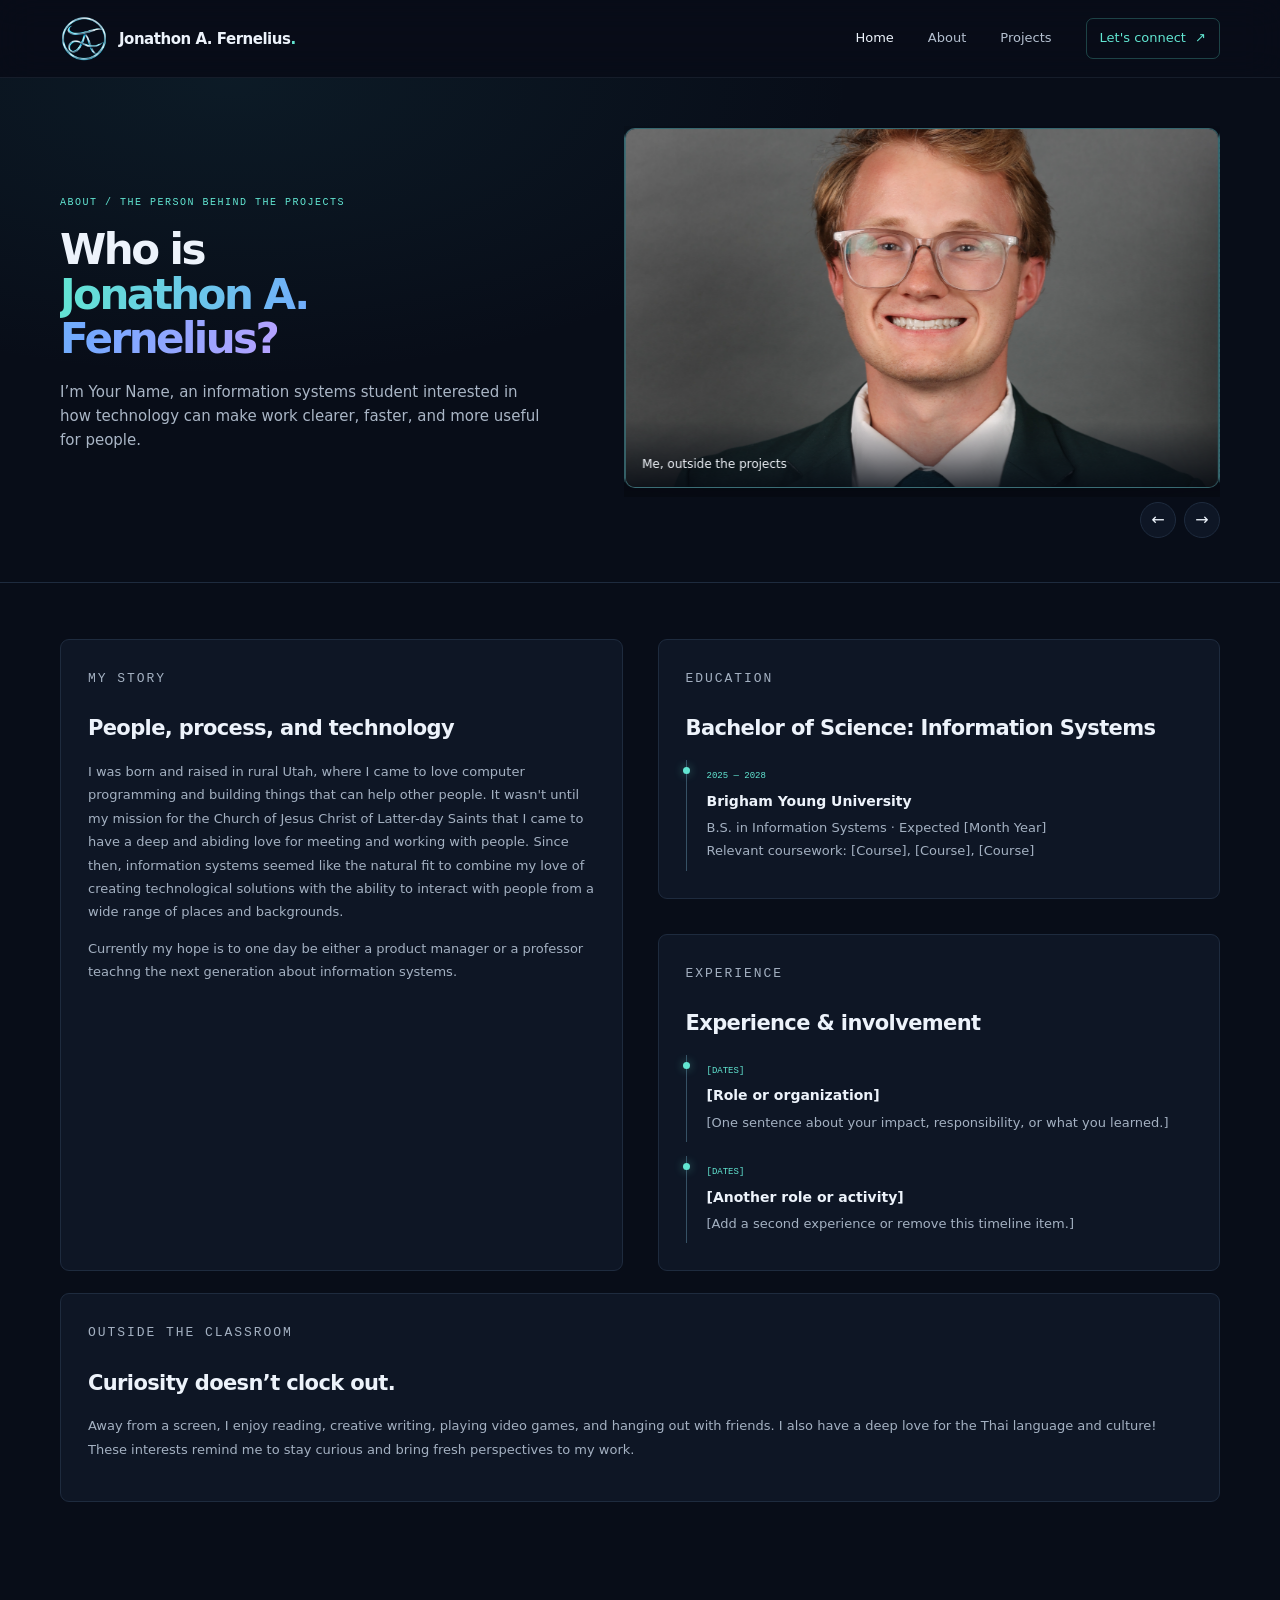
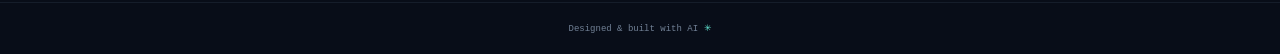
==== pages/about.html @ 8b23c420 "Initial upload of website files" ====
<!doctype html>
<html lang="en">
<head>
  <meta charset="utf-8"><meta name="viewport" content="width=device-width, initial-scale=1"><meta name="theme-color" content="#080d18">
  <meta name="description" content="Learn about Your Name, an information systems student. — EDIT"><title>About | Your Name</title>
  <link rel="stylesheet" href="../styles/style.css"><script src="../scripts/main.js" defer></script>
</head>
<body><a class="skip-link" href="#main">Skip to content</a>
<!-- Header -->
<header class="site-header">
    <div class="container nav-wrap">
        <!-- Logo and name -->
        <a class="brand" href="../index.html" aria-label="Jonathon A. Fernelius home"><span class="brand-mark"><img src="../images/jaf-logo.png" alt="jaf"></span><span class="brand-name">Jonathon A. Fernelius<span class="brand-dot">.</span></span></a>
        <!-- Navigation bar -->
        <button class="menu-toggle" type="button" aria-expanded="false" aria-controls="primary-nav"><span></span><span></span><span class="sr-only">Toggle navigation</span></button>
        <nav id="primary-nav" class="primary-nav" aria-label="Main navigation">
        <a class="active" href="../index.html">Home</a><a href="about.html">About</a><a href="projects.html">Projects</a>
        <a class="nav-contact" href="../index.html#contact">Let's connect <span aria-hidden="true">↗</span></a>
        </nav>
    </div>
</header>

<main id="main">
<section class="about-page-hero">
  <div class="container about-hero-layout">
    <div class="about-hero-copy">
      <p class="eyebrow">ABOUT / THE PERSON BEHIND THE PROJECTS</p>
      <h1>Who is <br><span class="gradient-text">Jonathon A. <br>Fernelius?</span></h1>
      <p><!-- EDIT: Write a short, specific introduction about your interests and what kind of role you want. -->I’m Your Name, an information systems student interested in how technology can make work clearer, faster, and more useful for people.</p>
    </div>
    <!-- ABOUT PHOTO CAROUSEL: Replace the photo slots with your own images.
         Put image files in ../images/ and update the src and alt text. -->
    <div class="about-photo-carousel" data-photo-carousel aria-label="Photos of Jonathon">
      <div class="about-photo-track" data-photo-track tabindex="0" aria-label="Photo carousel">
        <div class="about-photo-rail" data-photo-rail>
          <figure class="about-photo-slide">
            <img src="../images/professional-picture.jpg" alt="Portrait of Jonathon A. Fernelius">
            <figcaption>Me, outside the projects</figcaption>
          </figure>
          <!-- PHOTO SLOT: Duplicate this figure for each photo you add. -->
          <figure class="about-photo-slide photo-slot">
            <div class="photo-slot-placeholder"><span class="photo-slot-icon" aria-hidden="true">＋</span><span>Add another photo</span></div>
          </figure>
          <!-- PHOTO SLOT: Duplicate this figure for each photo you add. -->
          <figure class="about-photo-slide photo-slot">
            <div class="photo-slot-placeholder"><span class="photo-slot-icon" aria-hidden="true">＋</span><span>Add another photo</span></div>
          </figure>
        </div>
      </div>
      <div class="about-photo-controls">
        <button class="photo-arrow" type="button" data-photo-prev aria-label="Previous photo">←</button>
        <button class="photo-arrow" type="button" data-photo-next aria-label="Next photo">→</button>
      </div>
    </div>
  </div>
</section>
<section class="page-content container"><div class="about-grid">
<article class="content-card about-story"><p class="eyebrow">MY STORY</p><h2>People, process, and technology</h2><p>I was born and raised in rural Utah, where I came to love computer programming and building things that can help other people. It wasn't until my mission for the Church of Jesus Christ of Latter-day Saints that I came to have a deep and abiding love for meeting and working with people. Since then, information systems seemed like the natural fit to combine my love of creating technological solutions with the ability to interact with people from a wide range of places and backgrounds.</p><p>Currently my hope is to one day be either a product manager or a professor teachng the next generation about information systems.</p></article>
<article class="content-card about-education"><p class="eyebrow">EDUCATION</p><h2>Bachelor of Science: Information Systems</h2><div class="timeline"><div class="timeline-item"><span>2025 — 2028</span><h3>Brigham Young University</h3><p><!-- EDIT: Degree, expected graduation, relevant focus, honors. -->B.S. in Information Systems · Expected [Month Year]<br>Relevant coursework: [Course], [Course], [Course]</p></div></div></article>
<article class="content-card about-experience"><p class="eyebrow">EXPERIENCE</p><h2>Experience &amp; involvement</h2><div class="timeline"><div class="timeline-item"><span>[DATES]</span><h3>[Role or organization]</h3><p><!-- EDIT: Add a job, internship, campus organization, or meaningful volunteer experience. -->[One sentence about your impact, responsibility, or what you learned.]</p></div><div class="timeline-item"><span>[DATES]</span><h3>[Another role or activity]</h3><p>[Add a second experience or remove this timeline item.]</p></div></div></article></div>
<div style="margin-top:22px" class="content-card"><p class="eyebrow">OUTSIDE THE CLASSROOM</p><h2>Curiosity doesn’t clock out.</h2><p>Away from a screen, I enjoy reading, creative writing, playing video games, and hanging out with friends. I also have a deep love for the Thai language and culture! These interests remind me to stay curious and bring fresh perspectives to my work.</p></div>
</section></main>
<!-- Footer -->
<footer class="site-footer"><div class="container footer-inner"><p>Designed &amp; built with AI <span>✳</span></p></div></footer>
</body>
</html>
---- styles/style.css ----
/*
YOUR PORTFOLIO STYLES
EDIT: Change the design tokens below to quickly customize the colors and spacing.
*/
:root {
  color-scheme: dark;
  --bg: #080d18;
  --surface: #0e1625;
  --surface-2: #111c2d;
  --line: #1e2b3e;
  --text: #edf3fb;
  --muted: #a2aec0;
  --dim: #68778c;
  --cyan: #62e6d2;
  --blue: #73a9ff;
  --purple: #b7a2ff;
  --mono: "SFMono-Regular", Consolas, "Liberation Mono", monospace;
  --sans: Inter, ui-sans-serif, system-ui, -apple-system, BlinkMacSystemFont, "Segoe UI", sans-serif;
  --max: 1160px;
}

* {
  box-sizing: border-box;
}

html {
  scroll-behavior: smooth;
  scroll-padding-top: 90px;
}

body {
  margin: 0;
  background: var(--bg);
  color: var(--text);
  font-family: var(--sans);
  line-height: 1.6;
  -webkit-font-smoothing: antialiased;
}

a {
  color: inherit;
  text-decoration: none;
}

button {
  font: inherit;
}

.container {
  width: min(var(--max), calc(100% - 48px));
  margin-inline: auto;
}

.skip-link {
  position: absolute;
  top: -60px;
  left: 16px;
  padding: 10px 14px;
  background: var(--cyan);
  color: #061018;
  z-index: 100;
}

.skip-link:focus {
  top: 12px;
}

.sr-only {
  position: absolute;
  width: 1px;
  height: 1px;
  padding: 0;
  margin: -1px;
  overflow: hidden;
  clip: rect(0, 0, 0, 0);
  white-space: nowrap;
  border: 0;
}

.site-header {
  height: 78px;
  border-bottom: 1px solid rgba(156, 178, 203, .1);
  position: sticky;
  top: 0;
  z-index: 20;
  background: rgba(8, 13, 24, .88);
  backdrop-filter: blur(18px);
}

.nav-wrap,
.primary-nav,
.brand {
  display: flex;
  align-items: center;
}

.nav-wrap {
  height: 100%;
  justify-content: space-between;
}

.brand {
  gap: 11px;
  font-weight: 700;
  letter-spacing: -.03em;
}

.brand-mark img {
  display: block;
  width: 48px;
  height: 48px;
  object-fit: contain;
  flex: 0 0 34px;
  overflow: hidden;
  display: grid;
  place-items: center;
}

.brand-name {
  font-size: 15px;
}

.brand-dot {
  color: var(--cyan);
}

.primary-nav {
  gap: 34px;
  color: #b5c0d0;
  font-size: 13px;
}

.primary-nav a {
  transition: color .2s;
}

.primary-nav a:hover,
.primary-nav a.active {
  color: var(--text);
}

.primary-nav .nav-contact {
  color: var(--cyan);
  padding: 9px 13px;
  border: 1px solid rgba(98, 230, 210, .25);
  border-radius: 7px;
}

.nav-contact span {
  padding-left: 5px;
}

.menu-toggle {
  display: none;
  background: none;
  border: 0;
  color: var(--text);
}

.hero {
  min-height: 0px;
  padding-top: 82px;
  padding-bottom: 74px;
  display: grid;
  grid-template-columns: 1.08fr .92fr;
  align-items: center;
  gap: 28px;
}

.eyebrow {
  font: 500 10px var(--mono);
  letter-spacing: .15em;
  color: var(--cyan);
  margin: 0 0 22px;
}

.status-pulse,
.online i,
.signal {
  display: inline-block;
  width: 6px;
  height: 6px;
  border-radius: 50%;
  background: var(--cyan);
  box-shadow: 0 0 11px rgba(98, 230, 210, .75);
  vertical-align: middle;
}

.status-pulse {
  margin-right: 8px;
}

.hero h1 {
  font-size: clamp(42px, 5.5vw, 40px);
  line-height: 1.06;
  letter-spacing: -.062em;
  margin: 0 0 23px;
  font-weight: 650;
}

.gradient-text {
  background: linear-gradient(105deg, var(--cyan), var(--blue) 58%, var(--purple));
  background-clip: text;
  -webkit-background-clip: text;
  color: transparent;
}

.muted-heading {
  color: #8493a8;
}

.hero-intro {
  max-width: 515px;
  font-size: 16px;
  color: #aab6c7;
  margin: 0;
}

.hero-actions {
  display: flex;
  gap: 12px;
  margin-top: 31px;
}

.button {
  display: inline-flex;
  align-items: center;
  gap: 14px;
  padding: 12px 17px;
  border-radius: 7px;
  font-size: 12px;
  font-weight: 650;
  transition: transform .2s, background .2s;
}

.button:hover {
  transform: translateY(-2px);
}

.button-primary {
  background: var(--cyan);
  color: #07131a;
}

.button-primary:hover {
  background: #8bf2e3;
}

.button-quiet {
  color: #d7e1ef;
  border: 1px solid #28384e;
}

.hero-meta {
  display: flex;
  align-items: center;
  gap: 12px;
  color: #8290a3;
  font: 10px var(--mono);
  margin-top: 36px;
}

.hero-meta b {
  color: #c8d2e0;
  font-weight: 500;
}

.meta-icon {
  font-style: normal;
  color: var(--cyan);
  font-size: 17px;
  margin-right: 5px;
}

.meta-separator {
  color: #3c4b60;
}

.hero-visual {
  height: 420px;
  position: relative;
  display: grid;
  place-items: center;
  isolation: isolate;
}

.visual-grid {
  position: absolute;
  inset: 10% 2%;
  z-index: -2;
  background-image: linear-gradient(rgba(82, 131, 160, .1) 1px, transparent 1px), linear-gradient(90deg, rgba(82, 131, 160, .1) 1px, transparent 1px);
  background-size: 32px 32px;
  mask-image: radial-gradient(ellipse, black 20%, transparent 75%);
}

.hero-visual:before {
  content: "";
  position: absolute;
  width: 270px;
  height: 270px;
  background: rgba(33, 108, 143, .22);
  filter: blur(90px);
  border-radius: 50%;
  z-index: -1;
}

.orbit {
  position: absolute;
  border: 1px solid rgba(97, 192, 201, .15);
  border-radius: 50%;
  transform: rotate(-22deg);
}

.orbit-one {
  width: 390px;
  height: 200px;
}

.orbit-two {
  width: 335px;
  height: 280px;
  transform: rotate(45deg);
  border-color: rgba(151, 130, 229, .16);
}

.core-card {
  width: min(390px, 88%);
  min-height: 244px;
  padding: 0 21px;
  border: 1px solid #293c52;
  border-radius: 11px;
  background: linear-gradient(145deg, rgba(19, 32, 49, .97), rgba(9, 16, 29, .96));
  box-shadow: 0 28px 80px rgba(0, 0, 0, .38), 0 0 60px rgba(72, 177, 185, .06);
  transform: rotate(-2deg);
}

.core-top {
  height: 48px;
  display: flex;
  align-items: center;
  border-bottom: 1px solid #243349;
  gap: 10px;
}

.window-dots {
  display: flex;
  gap: 4px;
}

.window-dots i,
.mini-head i {
  width: 6px;
  height: 6px;
  background: #36485c;
  border-radius: 50%;
}

.window-dots i:first-child {
  background: #ed7b80;
}

.window-dots i:nth-child(2) {
  background: #ebc16e;
}

.window-dots i:nth-child(3) {
  background: #65c99e;
}

.mono-label {
  font: 10px var(--mono);
  color: #94a3b7;
}

.online {
  font: 8px var(--mono);
  color: #8ddcc9;
  margin-left: auto;
}

.online i {
  width: 5px;
  height: 5px;
  margin-right: 4px;
}

.code-lines {
  padding: 20px 0 14px;
  color: #c4d2e3;
  font: 12px/1.85 var(--mono);
}

.code-lines p {
  margin: 0;
}

.line-no {
  display: inline-block;
  width: 29px;
  color: #52627a;
}

.code-key {
  color: #bf9cff;
}

.code-var {
  color: #78c9ee;
}

.code-string {
  color: #91dbbd;
}

.cursor {
  color: var(--cyan);
  animation: blink 1s steps(2, start) infinite;
}

@keyframes blink {
  to {
    visibility: hidden;
  }
}

.core-footer {
  height: 37px;
  border-top: 1px solid #243349;
  display: flex;
  align-items: center;
  justify-content: space-between;
  color: #7e8da2;
  font: 8px var(--mono);
  letter-spacing: .08em;
}

.signal {
  width: 5px;
  height: 5px;
  margin-right: 5px;
}

.float-tag {
  position: absolute;
  display: flex;
  gap: 8px;
  align-items: center;
  padding: 9px 12px;
  border: 1px solid #2b3b50;
  background: #101b2a;
  border-radius: 7px;
  box-shadow: 0 9px 26px #050a12;
  color: #c8d5e4;
  font: 9px var(--mono);
  letter-spacing: .08em;
}

.float-tag span {
  font-size: 14px;
  color: var(--cyan);
}

.tag-data {
  top: 68px;
  right: 13px;
}

.tag-people {
  bottom: 67px;
  left: 8px;
}

.tag-systems {
  bottom: 37px;
  right: 30px;
}

.ticker {
  border-block: 1px solid rgba(140, 168, 194, .13);
  overflow: hidden;
  background: #0b1220;
}

.ticker-track {
  display: flex;
  align-items: center;
  justify-content: space-around;
  gap: 32px;
  min-width: 850px;
  padding: 16px 24px;
  color: #8795a8;
  font: 9px var(--mono);
  letter-spacing: .15em;
}

.ticker-track i {
  color: var(--cyan);
  font-style: normal;
  font-size: 13px;
}

.section {
  padding-top: 100px;
  padding-bottom: 100px;
}

.section-heading {
  display: flex;
  justify-content: space-between;
  align-items: end;
  gap: 20px;
  margin-bottom: 34px;
}

.section-heading .eyebrow {
  margin-bottom: 14px;
}

.section-heading h2,
.contact-inner h2 {
  margin: 0;
  font-size: clamp(30px, 4vw, 44px);
  line-height: 1.15;
  letter-spacing: -.05em;
}

.text-link {
  font-size: 20px;
  color: #c6d4e4;
  padding-bottom: 7px;
}

.text-link span {
  color: var(--cyan);
  margin-left: 8px;
}

.snapshot-grid {
  display: grid;
  grid-template-columns: 1.25fr 1fr 1fr 1fr;
  gap: 12px;
}

.snapshot-card {
  position: relative;
  min-height: 190px;
  padding: 23px;
  border: 1px solid var(--line);
  border-radius: 9px;
  background: linear-gradient(145deg, #0e1726, #0a111d);
}

.snapshot-card h3 {
  font-size: 15px;
  letter-spacing: -.02em;
  margin: 36px 0 8px;
}

.snapshot-card p {
  font-size: 12px;
  color: #92a0b3;
  margin: 0;
  line-height: 1.75;
}

.intro-card {
  background: linear-gradient(145deg, rgba(21, 42, 57, .92), rgba(12, 20, 33, .96));
  border-color: #274052;
}

.intro-card h3 {
  margin-top: 20px;
}

.card-icon {
  color: var(--cyan);
  font-size: 20px;
}

.card-index {
  font: 10px var(--mono);
  color: var(--cyan);
}

.projects-section {
  background: linear-gradient(180deg, #0b111d, #090f1a);
  border-block: 1px solid rgba(130, 158, 185, .09);
  padding: 96px 0;
}

.project-grid {
  display: grid;
  grid-template-columns: 1.13fr .87fr;
  gap: 18px;
}

.project-card {
  border: 1px solid var(--line);
  border-radius: 10px;
  overflow: hidden;
  background: #0d1523;
}

.project-art {
  height: 228px;
  position: relative;
  display: grid;
  place-items: center;
  overflow: hidden;
  border-bottom: 1px solid var(--line);
}

.art-dashboard {
  background: radial-gradient(ellipse at 50% 40%, rgba(44, 145, 157, .23), transparent 55%), linear-gradient(135deg, #101d2c, #0b1421);
}

.art-dashboard:before,
.art-database:before {
  content: "";
  position: absolute;
  inset: 0;
  background-image: linear-gradient(rgba(110, 156, 174, .06) 1px, transparent 1px), linear-gradient(90deg, rgba(110, 156, 174, .06) 1px, transparent 1px);
  background-size: 26px 26px;
  mask-image: linear-gradient(transparent, #000);
}

.mini-window {
  position: relative;
  width: 67%;
  height: 158px;
  border: 1px solid #365268;
  border-radius: 7px;
  background: #101b29;
  box-shadow: 0 20px 60px #03070d;
  transform: perspective(500px) rotateY(-8deg) rotateX(3deg);
}

.mini-head {
  height: 22px;
  display: flex;
  align-items: center;
  gap: 4px;
  padding: 0 9px;
  border-bottom: 1px solid #26394c;
}

.mini-head i {
  width: 5px;
  height: 5px;
}

.mini-head span {
  font: 6px var(--mono);
  color: #8898ad;
  margin: auto;
}

.mini-content {
  display: flex;
  height: 136px;
}

.mini-sidebar {
  width: 25px;
  border-right: 1px solid #28394b;
  background: linear-gradient(#1b2b3b 5px, transparent 5px) 7px 12px/10px 14px repeat-y;
}

.mini-main {
  padding: 12px 13px;
  flex: 1;
}

.mini-title {
  height: 7px;
  width: 80px;
  background: #c0d1e1;
  border-radius: 3px;
  opacity: .65;
}

.mini-stat-row {
  display: flex;
  gap: 7px;
  margin: 9px 0;
}

.mini-stat-row i {
  height: 23px;
  flex: 1;
  border: 1px solid #2b4357;
  border-radius: 3px;
  background: linear-gradient(135deg, rgba(98, 230, 210, .16), transparent);
}

.mini-chart {
  height: 34px;
  display: flex;
  align-items: end;
  gap: 5px;
  border-bottom: 1px solid #33465a;
}

.mini-chart b {
  flex: 1;
  background: linear-gradient(var(--cyan), #287b8b);
  opacity: .7;
  border-radius: 2px 2px 0 0;
}

.mini-chart b:nth-child(1) {
  height: 35%;
}

.mini-chart b:nth-child(2) {
  height: 60%;
}

.mini-chart b:nth-child(3) {
  height: 45%;
}

.mini-chart b:nth-child(4) {
  height: 82%;
}

.mini-chart b:nth-child(5) {
  height: 59%;
}

.mini-chart b:nth-child(6) {
  height: 91%;
}

.mini-chart b:nth-child(7) {
  height: 68%;
}

.mini-list {
  display: grid;
  gap: 4px;
  margin-top: 8px;
}

.mini-list i {
  height: 3px;
  width: 90%;
  background: #304256;
  border-radius: 3px;
}

.mini-list i:nth-child(2) {
  width: 70%;
}

.mini-list i:nth-child(3) {
  width: 82%;
}

.art-database {
  background: radial-gradient(ellipse at 55% 45%, rgba(118, 95, 186, .24), transparent 57%), linear-gradient(135deg, #15182a, #0d1420);
}

.db-stack {
  position: relative;
  display: flex;
  align-items: center;
  gap: 31px;
}

.db-cylinder {
  width: 85px;
  height: 104px;
  border: 1px solid #957fe0;
  border-radius: 50%/12%;
  background: linear-gradient(90deg, rgba(158, 130, 255, .2), rgba(63, 91, 141, .12));
  display: flex;
  flex-direction: column;
  justify-content: space-around;
  align-items: center;
  position: relative;
  box-shadow: 0 0 37px rgba(153, 126, 255, .11);
}

.db-cylinder:before,
.db-cylinder:after {
  content: "";
  position: absolute;
  left: -1px;
  right: -1px;
  height: 21px;
  border: 1px solid #957fe0;
  border-radius: 50%;
  background: #17172a;
}

.db-cylinder:before {
  top: -1px;
}

.db-cylinder:after {
  bottom: -1px;
  background: transparent;
}

.db-cylinder span {
  font: 7px var(--mono);
  color: #c6b8ff;
  z-index: 1;
  margin-top: 7px;
}

.db-cylinder i {
  height: 1px;
  width: 100%;
  background: rgba(174, 153, 255, .45);
  z-index: 1;
}

.db-connector {
  width: 39px;
  border-top: 1px dashed #8d81c8;
}

.db-node {
  width: 54px;
  height: 54px;
  border: 1px solid #72ccbd;
  border-radius: 12px;
  display: grid;
  place-items: center;
  color: var(--cyan);
  font-size: 17px;
  background: rgba(64, 151, 147, .12);
}

.db-node small {
  font: 6px var(--mono);
  letter-spacing: .1em;
}

.art-label {
  position: absolute;
  bottom: 12px;
  left: 15px;
  color: #74869b;
  font: 8px var(--mono);
  letter-spacing: .13em;
}

.project-info {
  padding: 20px;
}

.project-title-row {
  display: flex;
  justify-content: space-between;
  gap: 10px;
  align-items: center;
}

.project-type {
  font: 9px var(--mono);
  letter-spacing: .1em;
  color: var(--cyan);
  margin: 0 0 5px;
}

.project-info h3 {
  font-size: 17px;
  margin: 0;
  letter-spacing: -.02em;
}

.project-info>p {
  font-size: 11px;
  color: #94a3b5;
  line-height: 1.7;
  margin: 12px 0 15px;
  max-width: 570px;
}

.circle-link {
  display: grid;
  place-items: center;
  flex: 0 0 30px;
  width: 30px;
  height: 30px;
  border: 1px solid #314258;
  border-radius: 50%;
  color: var(--cyan);
  font-size: 13px;
}

.tag-list {
  display: flex;
  flex-wrap: wrap;
  gap: 7px;
}

.tag-list span {
  padding: 5px 8px;
  border: 1px solid #27374a;
  border-radius: 4px;
  color: #a6b5c7;
  font: 9px var(--mono);
  background: rgba(23, 37, 54, .55);
}

.skills-section {
  padding-top: 100px;
  padding-bottom: 105px;
}

.skills-layout {
  display: grid;
  grid-template-columns: .8fr 1.2fr;
  gap: 70px;
}

.skills-note {
  color: #aab6c6;
  max-width: 300px;
  font-size: 14px;
  margin: 5px 0;
}

.skills-note span {
  display: block;
  color: #708097;
  font-size: 11px;
  margin-top: 14px;
}

.skills-groups {
  display: grid;
  gap: 21px;
}

.skill-group {
  padding-bottom: 18px;
  border-bottom: 1px solid var(--line);
}

.skill-group h3 {
  font: 10px var(--mono);
  letter-spacing: .1em;
  color: #b5c2d1;
  margin: 0 0 12px;
}

.skill-group h3 span {
  color: var(--cyan);
  margin-right: 8px;
  font-size: 14px;
}

.contact-band {
  padding: 76px 0;
  background: radial-gradient(ellipse at 16% 50%, rgba(43, 115, 128, .16), transparent 45%), #0d1624;
  border-block: 1px solid #1c2b3b;
}

.contact-inner {
  display: flex;
  justify-content: space-between;
  gap: 38px;
  align-items: center;
}

.contact-inner .eyebrow {
  margin-bottom: 16px;
}

.contact-cta {
  width: 330px;
}

.contact-cta>p {
  font-size: 12px;
  color: #a4b1c1;
  margin: 0 0 16px;
}

.contact-cta .button {
  font-family: var(--mono);
  font-size: 11px;
}

.social-links {
  display: flex;
  gap: 18px;
  margin-top: 19px;
  color: #8797ab;
  font: 15px var(--mono);
}

.social-links a:hover {
  color: var(--cyan);
}

.site-footer {
  padding: 20px 0;
  border-top: 1px solid rgba(140, 168, 194, .1);
}

.footer-inner {
  display: flex;
  justify-content: center;
  align-items: center;
}

.footer-inner .brand-mark {
  width: 27px;
  height: 27px;
  font-size: 9px;
}

.footer-inner .brand-name {
  font-size: 12px;
}

.footer-inner p {
  margin: 0;
  color: #718095;
  font: 9px var(--mono);
}

.footer-inner p span {
  color: var(--cyan);
}

/* Interior pages */
.page-hero {
  padding: 78px 0 52px;
  border-bottom: 1px solid var(--line);
  background: radial-gradient(ellipse at 78% 0%, rgba(40, 119, 135, .13), transparent 40%);
}

.page-hero h1 {
  font-size: clamp(42px, 5.5vw, 40px);
  letter-spacing: -.06em;
  line-height: 1.05;
  margin: 0 0 18px;
}

.page-hero p:not(.eyebrow) {
  max-width: 640px;
  color: #aab6c6;
  font-size: 15px;
}

.page-content {
  padding: 56px 0 100px;
}

.about-grid {
  display: grid;
  grid-template-columns: 1fr 1fr;
  gap: 44px;
}

.content-card {
  padding: 27px;
  border: 1px solid var(--line);
  border-radius: 9px;
  background: var(--surface);
}

.content-card h2 {
  font-size: 21px;
  letter-spacing: -.03em;
  margin: 0 0 14px;
}

.content-card p,
.content-card li {
  font-size: 13px;
  color: #a4b1c2;
  line-height: 1.8;
}

.content-card ul {
  padding-left: 19px;
}

.content-card li::marker {
  color: var(--cyan);
}

.timeline {
  display: grid;
  gap: 14px;
}

.timeline-item {
  border-left: 1px solid #365165;
  padding: 0 0 8px 20px;
  position: relative;
}

.timeline-item:before {
  content: "";
  position: absolute;
  width: 7px;
  height: 7px;
  border-radius: 50%;
  background: var(--cyan);
  left: -4px;
  top: 7px;
  box-shadow: 0 0 10px #62e6d277;
}

.timeline-item span {
  font: 9px var(--mono);
  color: var(--cyan);
}

.timeline-item h3 {
  font-size: 14px;
  margin: 4px 0;
}

.timeline-item p {
  margin: 0;
}

.project-list {
  display: grid;
  gap: 17px;
}

.project-detail {
  display: grid;
  grid-template-columns: 180px 1fr;
  gap: 24px;
  padding: 23px;
  border: 1px solid var(--line);
  border-radius: 9px;
  background: var(--surface);
}

.project-number {
  font: 12px var(--mono);
  color: var(--cyan);
}

.project-detail h2 {
  font-size: 20px;
  margin: 4px 0 8px;
}

.project-detail p {
  font-size: 12px;
  color: #a0aec0;
  line-height: 1.8;
  margin: 8px 0 13px;
}

.project-detail .label {
  font: 9px var(--mono);
  letter-spacing: .1em;
  color: #8393a8;
}

@media (max-width:900px) {
  .hero {
    grid-template-columns: 1fr 0.82fr;
    gap: 0;
  }

  .hero h1 {
    font-size: clamp(43px, 6vw, 60px);
  }

  .snapshot-grid {
    grid-template-columns: repeat(2, 1fr);
  }

  .project-grid {
    grid-template-columns: 1fr 1fr;
  }

  .skills-layout {
    gap: 35px;
  }

  .hero-visual {
    transform: scale(.88);
    margin-left: -20px;
    margin-right: -25px;
  }
}

@media (max-width:680px) {
  .container {
    width: min(var(--max), calc(100% - 36px));
  }

  .site-header {
    height: 68px;
  }

  .menu-toggle {
    display: grid;
    gap: 5px;
    padding: 10px;
  }

  .menu-toggle span:not(.sr-only) {
    width: 21px;
    height: 1px;
    background: #d8e4f0;
    display: block;
  }

  .primary-nav {
    display: none;
    position: absolute;
    top: 67px;
    left: 0;
    right: 0;
    padding: 18px 22px 22px;
    background: #0b1220;
    border-bottom: 1px solid var(--line);
    align-items: stretch;
    gap: 0;
    flex-direction: column;
  }

  .primary-nav.open {
    display: flex;
  }

  .primary-nav a {
    padding: 12px 4px;
  }

  .primary-nav .nav-contact {
    margin-top: 8px;
    text-align: center;
  }

  .hero {
    min-height: 0;
    padding-top: 64px;
    padding-bottom: 47px;
    grid-template-columns: 1fr;
  }

  .hero h1 {
    font-size: clamp(43px, 11vw, 62px);
  }

  .hero-intro {
    font-size: 14px;
  }

  .hero-meta {
    font-size: 9px;
    flex-wrap: wrap;
    row-gap: 5px;
  }

  .hero-visual {
    height: 330px;
    transform: none;
    margin: 18px 0 0;
  }

  .orbit-one {
    width: 320px;
    height: 170px;
  }

  .orbit-two {
    width: 295px;
    height: 230px;
  }

  .tag-data {
    right: 2px;
    top: 38px;
  }

  .tag-people {
    left: 0;
    bottom: 42px;
  }

  .tag-systems {
    right: 10px;
    bottom: 17px;
  }

  .ticker-track {
    justify-content: flex-start;
    animation: marquee 24s linear infinite;
  }

  .ticker-track:hover {
    animation-play-state: paused;
  }

  @keyframes marquee {
    to {
      transform: translateX(-35%);
    }
  }

  .section {
    padding-top: 72px;
    padding-bottom: 72px;
  }

  .section-heading {
    align-items: start;
    flex-direction: column;
    margin-bottom: 25px;
  }

  .section-heading h2,
  .contact-inner h2 {
    font-size: 34px;
  }

  .text-link {
    padding-bottom: 0;
  }

  .snapshot-grid {
    gap: 9px;
  }

  .snapshot-card {
    padding: 17px;
    min-height: 175px;
  }

  .snapshot-card h3 {
    font-size: 14px;
    margin-top: 28px;
  }

  .snapshot-card p {
    font-size: 11px;
  }

  .intro-card {
    grid-column: span 2;
  }

  .intro-card h3 {
    margin-top: 15px;
  }

  .projects-section {
    padding: 72px 0;
  }

  .project-grid {
    grid-template-columns: 1fr;
    gap: 13px;
  }

  .project-art {
    height: 205px;
  }

  .skills-layout {
    grid-template-columns: 1fr;
    gap: 25px;
  }

  .skills-note {
    max-width: none;
    font-size: 13px;
  }

  .contact-band {
    padding: 58px 0;
  }

  .contact-inner {
    align-items: start;
    flex-direction: column;
  }

  .contact-cta {
    width: 100%;
  }

  .social-links {
    gap: 15px;
    flex-wrap: wrap;
  }

  .footer-inner {
    gap: 10px;
    flex-wrap: wrap;
  }

  .footer-inner p:first-of-type {
    display: none;
  }

  .about-grid {
    grid-template-columns: 1fr;
    gap: 15px;
  }

  .page-hero {
    padding: 59px 0 38px;
  }

  .page-content {
    padding: 35px 0 72px;
  }

  .project-detail {
    grid-template-columns: 1fr;
    gap: 10px;
    padding: 18px;
  }

  .project-number {
    font-size: 10px;
  }
}

@media (prefers-reduced-motion:reduce) {
  *,
  *::before,
  *::after {
    scroll-behavior: auto!important;
    animation-duration: .01ms!important;
    animation-iteration-count: 1!important;
    transition-duration: .01ms!important;
  }
}

/* Portrait slot: replace the placeholder in index.html with an img using
class="portrait-image". The image will sit behind the code panel. */
.hero-visual .portrait-placeholder {
  position: absolute;
  z-index: 1;
  top: -3%;
  left: 31%;
  width: 235px;
  height: 330px;
  overflow: hidden;
  border: 1px solid rgba(111, 211, 211, .45);
  border-radius: 120px 120px 20px 20px;
  background: radial-gradient(ellipse at 50% 28%, rgba(124, 190, 194, .62), transparent 39%), linear-gradient(155deg, rgba(49, 88, 108, .78), rgba(22, 34, 55, .88) 65%, rgba(33, 51, 74, .8));
  box-shadow: 0 0 70px rgba(67, 190, 190, .15);
  transform: rotate(4deg);
}

.portrait-head {
  position: absolute;
  top: 41px;
  left: 50%;
  width: 78px;
  height: 98px;
  transform: translateX(-50%);
  border: 1px solid rgba(198, 228, 227, .22);
  border-radius: 46% 46% 43% 43%;
  background: linear-gradient(135deg, rgba(195, 220, 222, .72), rgba(88, 126, 148, .82));
  box-shadow: 0 0 35px rgba(165, 215, 217, .18);
}

.portrait-shoulders {
  position: absolute;
  left: 50%;
  bottom: -45px;
  width: 220px;
  height: 180px;
  transform: translateX(-50%);
  border: 1px solid rgba(176, 212, 216, .2);
  border-radius: 48% 48% 12% 12%;
  background: linear-gradient(140deg, rgba(119, 159, 174, .8), rgba(43, 70, 93, .95) 65%);
}

.portrait-label {
  position: absolute;
  z-index: 1;
  top: 13px;
  left: 13px;
  padding: 5px 7px;
  border: 1px solid rgba(98, 230, 210, .38);
  border-radius: 4px;
  background: rgba(8, 13, 24, .55);
  color: #a8efe4;
  font: 8px var(--mono);
  letter-spacing: .1em;
}

.hero-visual .portrait-image {
  position: absolute;
  z-index: 1;
  top: -3%;
  left: 31%;
  width: 235px;
  height: 330px;
  object-fit: cover;
  object-position: center 22%;
  border: 1px solid rgba(111, 211, 211, .45);
  border-radius: 120px 120px 20px 20px;
  box-shadow: 0 0 70px rgba(67, 190, 190, .15);
  transform: rotate(4deg);
}

.hero-visual .orbit {
  z-index: 0;
}

.hero-visual .core-card {
  position: relative;
  z-index: 2;
}

.hero-visual .float-tag {
  z-index: 3;
}

@media (max-width:900px) {
  .hero-visual .portrait-placeholder,
  .hero-visual .portrait-image {
    left: 28%;
    width: 215px;
    height: 300px;
  }
}

@media (max-width:680px) {
  .hero-visual .portrait-placeholder,
  .hero-visual .portrait-image {
    top: -8%;
    left: 24%;
    width: 205px;
    height: 285px;
  }
}

/* Quick intro: summary box beside a larger portrait */
.intro-profile {
  display: grid;
  grid-template-columns: 1.35fr 0.8fr;
  gap: 18px;
  align-items: stretch;
}

.intro-summary {
  min-height: 340px;
  padding: 32px;
  display: flex;
  flex-direction: column;
  justify-content: center;
}

.intro-summary h3 {
  margin: 20px 0 10px;
  font-size: 22px;
}

.intro-summary p {
  max-width: 55ch;
  font-size: 14px;
}

.intro-photo {
  position: relative;
  width: 75%;
  height: 400px;
  /* EDIT this value to shrink or enlarge the photo */
  min-height: 0;
  margin: 0;
  overflow: hidden;
  border: 1px solid #274052;
  border-radius: 10px;
  background: #101b29;
}

.intro-photo img {
  display: block;
  width: 100%;
  height: 100%;
  min-height: 0;
  object-fit: cover;
  object-position: center 30%;
}

@media (max-width: 680px) {
  .intro-photo {
    height: 320px;
    /* Separate size for mobile */
  }
}

@media (max-width: 680px) {
  .intro-profile {
    grid-template-columns: 1fr;
  }

  .intro-summary {
    min-height: 260px;
    padding: 24px;
  }

  .intro-photo,
  .intro-photo img {
    min-height: 180px;
  }
}

/* Hero portrait and code card: the portrait stays dominant on every screen. */
.hero-visual {
  height: 455px;
  display: block;
  transform: none;
  margin: 0;
}

.hero {
  padding-top: 48px;
  padding-bottom: 48px;
}

.hero-visual .intro-photo {
  position: absolute;
  z-index: 1;
  top: 0;
  left: 0;
  width: min(76%, 370px);
  height: 360px;
  margin: 0;
  border: 1px solid #274052;
  border-radius: 10px;
  overflow: hidden;
  background: #101b29;
  box-shadow: 0 24px 70px rgba(0, 0, 0, .35);
}

.hero-visual .intro-photo img {
  display: block;
  width: 100%;
  height: 100%;
  min-height: 0;
  object-fit: cover;
  object-position: center 23%;
}

.hero-visual .core-card {
  position: absolute;
  z-index: 3;
  right: 0;
  bottom: 40px;
  width: min(290px, 68%);
  min-height: 0;
  padding: 0 16px;
  transform: rotate(-1deg);
}

.hero-visual .core-top {
  height: 36px;
}

.hero-visual .code-lines {
  padding: 10px 0 8px;
  font-size: 9px;
  line-height: 1.6;
}

.hero-visual .line-no {
  width: 25px;
}

.hero-visual .core-footer {
  height: 28px;
  font-size: 6px;
}

.hero-visual .orbit-one {
  width: 95%;
  height: 64%;
  top: 10%;
  left: 3%;
}

.hero-visual .orbit-two {
  width: 84%;
  height: 70%;
  top: 12%;
  left: 9%;
}

.hero-visual .float-tag {
  z-index: 4;
  display: flex;
  padding: 7px 9px;
  font-size: 8px;
  background: rgba(16, 27, 42, .96);
}

.hero-visual .tag-data {
  top: 22px;
  right: 0;
}

.hero-visual .tag-people {
  bottom: 2%;
  left: 2%;
}

.hero-visual .tag-systems {
  top: 44%;
  right: 0;
  bottom: auto;
}

@media (max-width: 900px) {
  .hero {
    padding-top: 42px;
    padding-bottom: 42px;
  }

  .hero-visual {
    height: 405px;
    margin: 0;
  }

  .hero-visual .intro-photo {
    width: min(76%, 320px);
    height: 320px;
  }

  .hero-visual .core-card {
    bottom: 34px;
    width: min(270px, 74%);
  }
}

@media (max-width: 680px) {
  .hero-visual {
    height: 420px;
    margin: 8px 0 0;
  }

  .hero-visual .intro-photo {
    left: 50%;
    width: min(74%, 290px);
    height: 300px;
    transform: translateX(-50%);
  }

  .hero-visual .core-card {
    right: 0;
    bottom: 45px;
    width: min(250px, 78%);
  }

  .hero-visual .tag-data {
    top: 8px;
    right: 0;
  }

  .hero-visual .tag-systems {
    top: 37%;
    right: 0;
  }

  .hero-visual .tag-people {
    bottom: 2%;
    left: 0;
  }

  .hero-visual .orbit-one,
  .hero-visual .orbit-two {
    width: 100%;
    height: 65%;
    left: 0;
    top: 8%;
  }
}

@media (max-width: 380px) {
  .hero-visual {
    height: 395px;
  }

  .hero-visual .intro-photo {
    width: min(74%, 260px);
    height: 275px;
  }

  .hero-visual .core-card {
    bottom: 40px;
  }
}

/* FINAL HERO LAYOUT: uniquely named selectors make this layout easy to find
   and maintain. This tighter override keeps the portrait first and makes
   the code card and all three surrounding skill tags clearly visible. */
.hero.hero-compact {
  min-height: 0;
  padding-top: 34px;
  padding-bottom: 32px;
}

.hero-visual-feature {
  height: 390px;
  overflow: visible;
  transform: none;
  margin: 0;
}

.hero-visual-feature .intro-photo {
  top: 0;
  left: 0;
  width: min(70%, 340px);
  height: 320px;
  transform: none;
}

.hero-visual-feature .core-card {
  display: block;
  position: absolute;
  z-index: 5;
  right: 0;
  bottom: 36px;
  width: min(245px, 62%);
  min-height: 0;
  padding: 0 13px;
  transform: rotate(-1deg);
}

.hero-visual-feature .core-top {
  height: 34px;
}

.hero-visual-feature .code-lines {
  padding: 8px 0 7px;
  font-size: 9px;
  line-height: 1.55;
}

.hero-visual-feature .core-footer {
  height: 26px;
  font-size: 7px;
}

.hero-visual-feature .float-tag {
  display: flex !important;
  visibility: visible;
  opacity: 1;
  z-index: 7;
  padding: 7px 10px;
  border-color: rgba(98, 230, 210, .38);
  background: #101b2a;
  box-shadow: 0 8px 22px rgba(0, 0, 0, .42), 0 0 16px rgba(98, 230, 210, .08);
  font-size: 8px;
}

.hero-visual-feature .tag-data {
  top: 6%;
  right: 2%;
}

.hero-visual-feature .tag-people {
  bottom: 2%;
  left: -8px;
}

.hero-visual-feature .tag-systems {
  top: 45%;
  right: -8px;
  bottom: auto;
}

@media (max-width: 900px) {
  .hero.hero-compact {
    padding-top: 30px;
    padding-bottom: 28px;
  }

  .hero-visual-feature {
    height: 355px;
  }

  .hero-visual-feature .intro-photo {
    width: min(70%, 300px);
    height: 290px;
  }

  .hero-visual-feature .core-card {
    width: min(230px, 64%);
    bottom: 30px;
  }

  .hero-visual-feature .tag-systems {
    right: 0;
  }
}

@media (max-width: 680px) {
  .hero.hero-compact {
    padding-top: 34px;
    padding-bottom: 25px;
  }

  .hero-visual-feature {
    height: 390px;
    margin-top: 8px;
  }

  .hero-visual-feature .intro-photo {
    left: 50%;
    width: min(74%, 280px);
    height: 285px;
    transform: translateX(-50%);
  }

  .hero-visual-feature .core-card {
    right: 0;
    bottom: 38px;
    width: min(230px, 70%);
  }

  .hero-visual-feature .tag-data {
    top: 3%;
    right: 0;
  }

  .hero-visual-feature .tag-people {
    bottom: 1%;
    left: 0;
  }

  .hero-visual-feature .tag-systems {
    top: 42%;
    right: 0;
  }
}

@media (max-width: 380px) {
  .hero-visual-feature {
    height: 365px;
  }

  .hero-visual-feature .intro-photo {
    width: min(74%, 260px);
    height: 265px;
  }

  .hero-visual-feature .core-card {
    bottom: 34px;
  }
}

.about-grid {
  display: grid;
  grid-template-columns: 1fr 1fr;
  grid-template-areas:
    "story skills"
    "story experience";
  gap: 35px;
  align-items: stretch;
}

.about-story {
  grid-area: story;
}

.about-education {
  grid-area: skills;
}

.about-experience {
  grid-area: experience;
}

.education-block {
  margin-top: 28px;
  padding-top: 24px;
  border-top: 1px solid var(--line);
}

.project-art.art-dashboard {
  height: 228px;
  position: relative;
  overflow: hidden;
}

.art-dashboard > img {
  position: absolute;
  inset: 0;
  width: 100%;
  height: 100%;
  object-fit: contain;
  object-position: center;
  z-index: 1;
}

.art-dashboard .art-label {
  z-index: 2;
}

.tidy-art {
  background: #01664a;
}

.tidy-art::before {
  display: none;
}

.tidy-art > img {
  object-fit: contain;
  object-position: center;
}

.scriptle-art {
  background: #1e1e1e;
}

.scriptle-art::before {
  display: none;
}

.scriptle-art > img {
  object-fit: contain;
  object-position: center;
}

/* About page hero: single-photo carousel beside the introduction. */
.about-page-hero {
  padding: 48px 0 44px;
  border-bottom: 1px solid var(--line);
  background: radial-gradient(ellipse at 18% 0%, rgba(40, 119, 135, .13), transparent 42%);
}

.about-hero-layout {
  display: grid;
  grid-template-columns: minmax(250px, .9fr) minmax(0, 1.1fr);
  align-items: center;
  gap: clamp(32px, 6vw, 76px);
}

.about-hero-copy h1 {
  margin: 0 0 18px;
  font-size: clamp(42px, 5.5vw, 40px);
  line-height: 1.06;
  letter-spacing: -.06em;
}

.about-hero-copy .eyebrow {
  margin-bottom: 20px;
}

.about-hero-copy > p:last-child {
  max-width: 560px;
  color: #aab6c6;
  font-size: 15px;
}

.about-photo-carousel {
  width: 100%;
  min-width: 0;
}

.about-photo-track {
  overflow: hidden;
  padding: 2px 1px 9px;
  touch-action: pan-y;
  cursor: grab;
}

.about-photo-track:active {
  cursor: grabbing;
}

.about-photo-rail {
  display: flex;
  width: 100%;
  gap: 0;
  will-change: transform;
  transition: transform .42s cubic-bezier(.22, .68, 0, 1);
}

.about-photo-slide {
  position: relative;
  flex: 0 0 100%;
  height: 360px;
  overflow: hidden;
  margin: 0;
  border: 1px solid rgba(111, 211, 211, .45);
  border-radius: 10px;
  background: #101b29;
  box-shadow: 0 24px 70px rgba(0, 0, 0, .35);
}

.about-photo-slide img {
  display: block;
  width: 100%;
  height: 100%;
  object-fit: cover;
  object-position: center 25%;
}

.about-photo-slide figcaption {
  position: absolute;
  right: 0;
  bottom: 0;
  left: 0;
  padding: 34px 16px 13px;
  background: linear-gradient(transparent, rgba(5, 10, 18, .82));
  color: #f0f4fa;
  font-size: 12px;
}

.photo-slot-placeholder {
  display: flex;
  height: 100%;
  flex-direction: column;
  align-items: center;
  justify-content: center;
  gap: 8px;
  border: 1px dashed rgba(98, 230, 210, .32);
  color: #8393a8;
  font-size: 12px;
}

.photo-slot-icon {
  color: var(--cyan);
  font-size: 24px;
  line-height: 1;
}

.about-photo-controls {
  display: flex;
  justify-content: flex-end;
  gap: 8px;
  padding-top: 5px;
}

.photo-arrow {
  display: grid;
  width: 36px;
  height: 36px;
  place-items: center;
  border: 1px solid var(--line);
  border-radius: 50%;
  background: var(--surface);
  color: var(--text);
  font: inherit;
  cursor: pointer;
  transition: border-color .2s ease, color .2s ease, transform .2s ease;
}

.photo-arrow:hover {
  border-color: var(--cyan);
  color: var(--cyan);
  transform: translateY(-1px);
}

@media (max-width: 900px) {
  .about-photo-slide {
    height: 320px;
  }
}

@media (max-width: 680px) {
  .about-page-hero {
    padding: 37px 0 34px;
  }

  .about-hero-layout {
    grid-template-columns: 1fr;
    gap: 24px;
  }

  .about-hero-copy {
    order: 1;
  }

  .about-photo-carousel {
    order: 2;
    max-width: 440px;
    margin: 0 auto;
  }

  .about-hero-copy h1 {
    font-size: clamp(34px, 9vw, 45px);
  }

  .about-photo-slide {
    height: 300px;
  }
}

@media (prefers-reduced-motion: reduce) {
  .about-photo-rail {
    transition-duration: .01ms;
  }
}
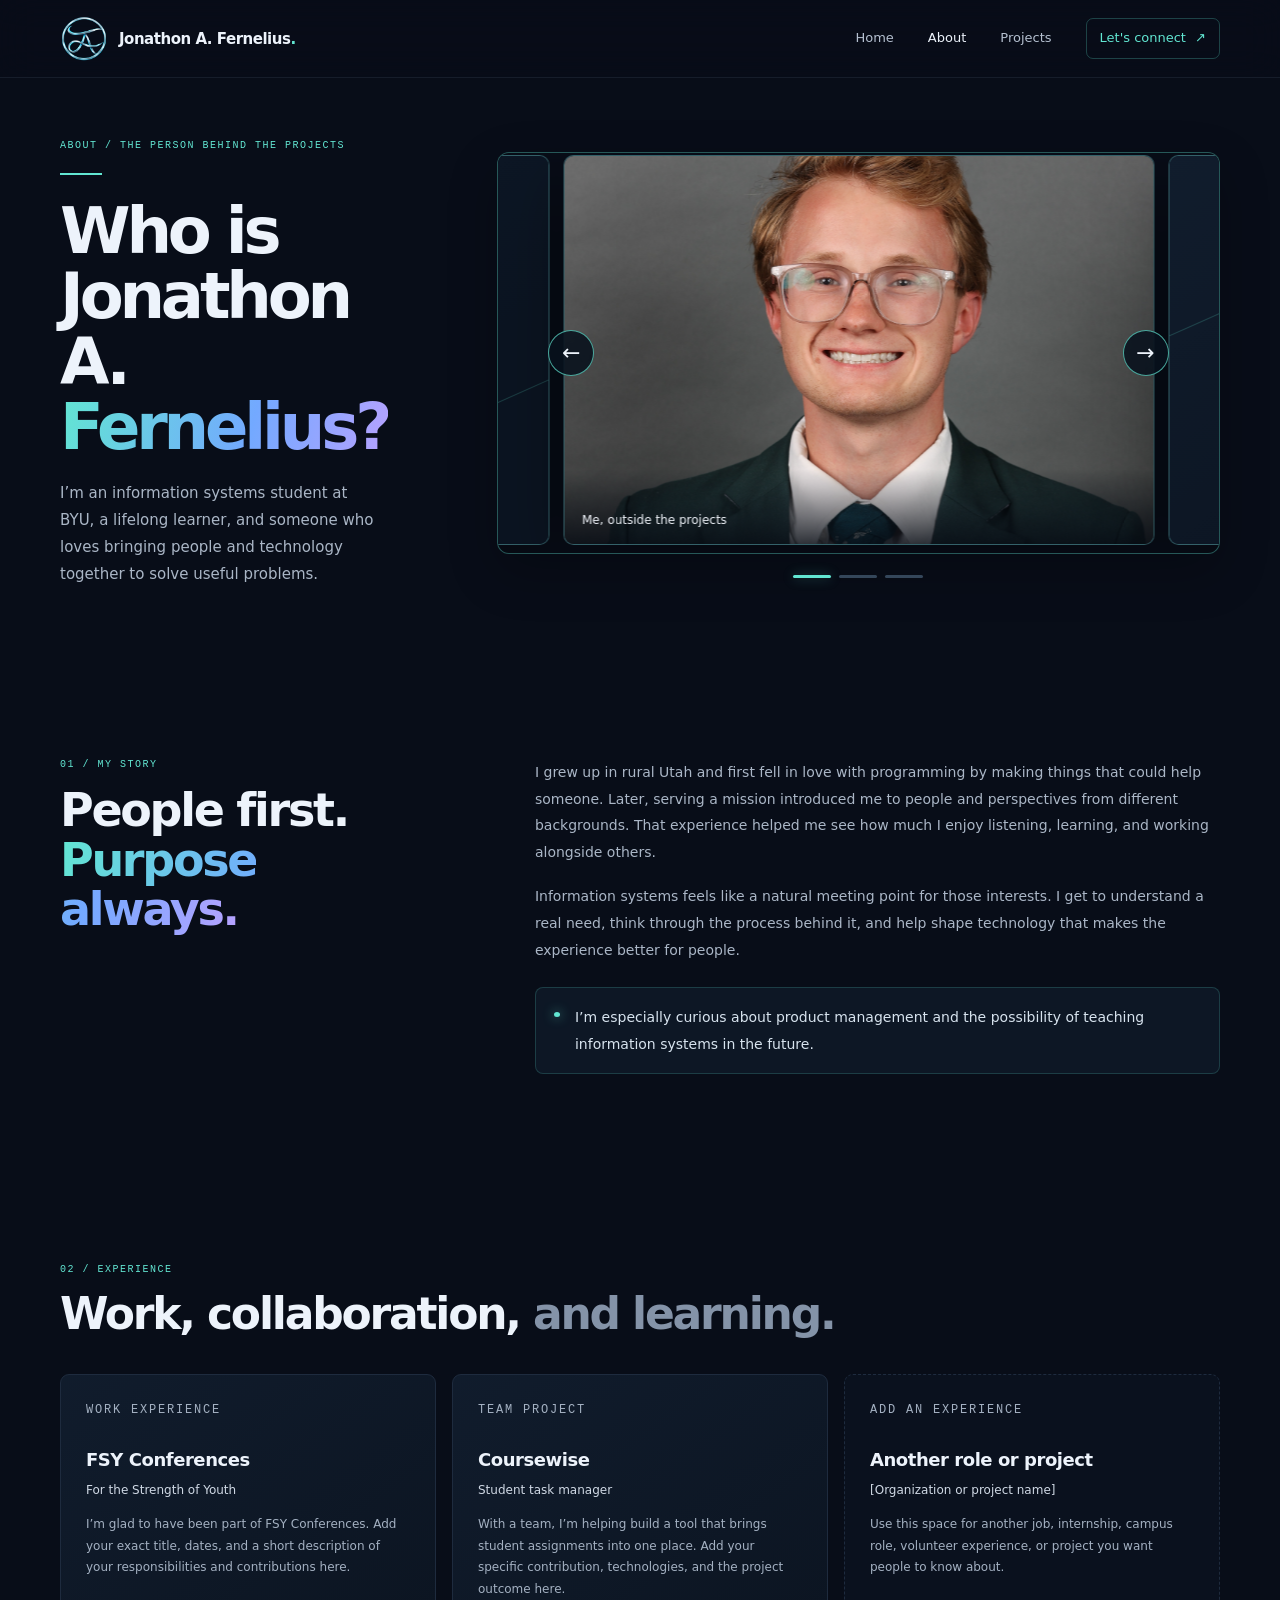
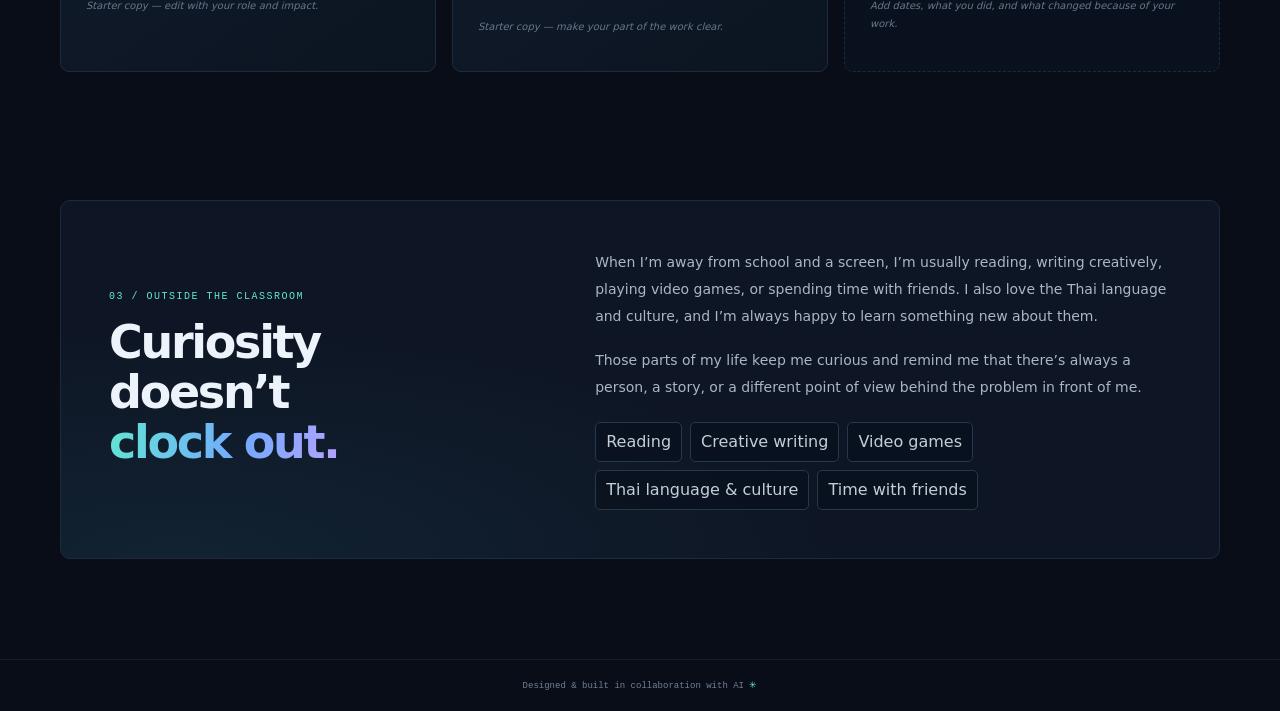
==== commit 744f4e55: "Updated about page and Tidy app details. Fixed some other minor issues" ====
--- a/pages/about.html
+++ b/pages/about.html
@@ -1,66 +1,161 @@
 <!doctype html>
 <html lang="en">
-<head>
-  <meta charset="utf-8"><meta name="viewport" content="width=device-width, initial-scale=1"><meta name="theme-color" content="#080d18">
-  <meta name="description" content="Learn about Your Name, an information systems student. — EDIT"><title>About | Your Name</title>
-  <link rel="stylesheet" href="../styles/style.css"><script src="../scripts/main.js" defer></script>
-</head>
-<body><a class="skip-link" href="#main">Skip to content</a>
-<!-- Header -->
-<header class="site-header">
-    <div class="container nav-wrap">
+  <head>
+    <meta charset="utf-8">
+    <meta name="viewport" content="width=device-width, initial-scale=1">
+    <meta name="theme-color" content="#080d18">
+    <meta name="description" content="Meet Jonathon A. Fernelius: an information systems student, lifelong learner, and people-first problem solver.">
+    <title>About | Jonathon A. Fernelius</title>
+    <link rel="stylesheet" href="../styles/style.css">
+    <script src="../scripts/main.js" defer>
+    </script>
+    <link rel="icon" href="../images/jaf-logo.png">
+  </head>
+  <body>
+    <a class="skip-link" href="#main">Skip to content</a>
+    <!-- Shared site header with links to the main portfolio pages. -->
+    <header class="site-header">
+      <div class="container nav-wrap">
         <!-- Logo and name -->
-        <a class="brand" href="../index.html" aria-label="Jonathon A. Fernelius home"><span class="brand-mark"><img src="../images/jaf-logo.png" alt="jaf"></span><span class="brand-name">Jonathon A. Fernelius<span class="brand-dot">.</span></span></a>
+        <a class="brand" href="../index.html" aria-label="Jonathon A. Fernelius home">
+          <span class="brand-mark">
+            <img src="../images/jaf-logo.png" alt="jaf">
+          </span>
+          <span class="brand-name">Jonathon A. Fernelius<span class="brand-dot">.</span></span>
+        </a>
         <!-- Navigation bar -->
-        <button class="menu-toggle" type="button" aria-expanded="false" aria-controls="primary-nav"><span></span><span></span><span class="sr-only">Toggle navigation</span></button>
+        <button class="menu-toggle" type="button" aria-expanded="false" aria-controls="primary-nav">
+          <span></span>
+          <span></span>
+          <span class="sr-only">Toggle navigation</span>
+        </button>
         <nav id="primary-nav" class="primary-nav" aria-label="Main navigation">
-        <a class="active" href="../index.html">Home</a><a href="about.html">About</a><a href="projects.html">Projects</a>
-        <a class="nav-contact" href="../index.html#contact">Let's connect <span aria-hidden="true">↗</span></a>
+          <a href="../index.html">Home</a>
+          <a class="active" href="about.html">About</a>
+          <a href="projects.html">Projects</a>
+          <a class="nav-contact" href="../index.html#contact">Let's connect <span aria-hidden="true">↗</span></a>
         </nav>
-    </div>
-</header>
+      </div>
+    </header>
+    <main id="main">
+      <!-- Lead with a short personal introduction and a browsable photo carousel. -->
+      <section class="about-page-hero">
+        <div class="container about-hero-layout">
+          <div class="about-hero-copy">
+            <p class="eyebrow">ABOUT / THE PERSON BEHIND THE PROJECTS</p>
+            <span class="about-accent-line" aria-hidden="true"></span>
+            <h1>Who is<br>Jonathon A.<br><span class="gradient-text">Fernelius?</span></h1>
+            <p class="about-lede">I’m an information systems student at BYU, a lifelong learner, and someone who loves bringing people and technology together to solve useful problems.</p>
+          </div>
 
-<main id="main">
-<section class="about-page-hero">
-  <div class="container about-hero-layout">
-    <div class="about-hero-copy">
-      <p class="eyebrow">ABOUT / THE PERSON BEHIND THE PROJECTS</p>
-      <h1>Who is <br><span class="gradient-text">Jonathon A. <br>Fernelius?</span></h1>
-      <p><!-- EDIT: Write a short, specific introduction about your interests and what kind of role you want. -->I’m Your Name, an information systems student interested in how technology can make work clearer, faster, and more useful for people.</p>
-    </div>
-    <!-- ABOUT PHOTO CAROUSEL: Replace the photo slots with your own images.
-         Put image files in ../images/ and update the src and alt text. -->
-    <div class="about-photo-carousel" data-photo-carousel aria-label="Photos of Jonathon">
-      <div class="about-photo-track" data-photo-track tabindex="0" aria-label="Photo carousel">
-        <div class="about-photo-rail" data-photo-rail>
-          <figure class="about-photo-slide">
-            <img src="../images/professional-picture.jpg" alt="Portrait of Jonathon A. Fernelius">
-            <figcaption>Me, outside the projects</figcaption>
-          </figure>
-          <!-- PHOTO SLOT: Duplicate this figure for each photo you add. -->
-          <figure class="about-photo-slide photo-slot">
-            <div class="photo-slot-placeholder"><span class="photo-slot-icon" aria-hidden="true">＋</span><span>Add another photo</span></div>
-          </figure>
-          <!-- PHOTO SLOT: Duplicate this figure for each photo you add. -->
-          <figure class="about-photo-slide photo-slot">
-            <div class="photo-slot-placeholder"><span class="photo-slot-icon" aria-hidden="true">＋</span><span>Add another photo</span></div>
-          </figure>
+          <!-- Replace the labeled photo slots with your own images in ../images/. -->
+          <div class="about-photo-carousel" data-photo-carousel aria-label="Photo carousel">
+            <div class="about-photo-track" data-photo-track tabindex="0" aria-label="Photos of Jonathon. Use the arrow keys to browse.">
+              <div class="about-photo-rail" data-photo-rail>
+                <figure class="about-photo-slide">
+                  <img src="../images/professional-picture.jpg" alt="Portrait of Jonathon A. Fernelius">
+                  <figcaption>Me, outside the projects</figcaption>
+                </figure>
+                <figure class="about-photo-slide photo-slot">
+                  <div class="photo-slot-placeholder photo-slot-home">
+                    <span class="photo-slot-kicker">PHOTO 02</span>
+                    <span class="photo-slot-icon" aria-hidden="true">＋</span>
+                    <span>Add a photo from a place you love</span>
+                  </div>
+                </figure>
+                <figure class="about-photo-slide photo-slot">
+                  <div class="photo-slot-placeholder photo-slot-interests">
+                    <span class="photo-slot-kicker">PHOTO 03</span>
+                    <span class="photo-slot-icon" aria-hidden="true">＋</span>
+                    <span>Add a photo from life outside school</span>
+                  </div>
+                </figure>
+              </div>
+              <button class="photo-arrow photo-arrow-prev" type="button" data-photo-prev aria-label="Show previous photo">←</button>
+              <button class="photo-arrow photo-arrow-next" type="button" data-photo-next aria-label="Show next photo">→</button>
+            </div>
+            <div class="about-photo-meta">
+              <div class="photo-pagination" data-photo-pagination role="group" aria-label="Choose a photo"></div>
+            </div>
+          </div>
         </div>
+      </section>
+
+      <!-- A short origin story explains the people-first motivation behind the work. -->
+      <section class="section container about-story-section">
+        <div class="about-section-heading">
+          <p class="eyebrow">01 / MY STORY</p>
+          <h2>People first.<br><span class="gradient-text">Purpose always.</span></h2>
+        </div>
+        <div class="about-story-copy">
+          <p>I grew up in rural Utah and first fell in love with programming by making things that could help someone. Later, serving a mission introduced me to people and perspectives from different backgrounds. That experience helped me see how much I enjoy listening, learning, and working alongside others.</p>
+          <p>Information systems feels like a natural meeting point for those interests. I get to understand a real need, think through the process behind it, and help shape technology that makes the experience better for people.</p>
+          <p class="about-direction"><span class="signal"></span> I’m especially curious about product management and the possibility of teaching information systems in the future.</p>
+        </div>
+      </section>
+
+      <!-- Experience cards keep the work section easy to scan and update. -->
+      <section class="section about-experience-section">
+        <div class="container">
+          <div class="section-heading">
+            <div>
+              <p class="eyebrow">02 / EXPERIENCE</p>
+              <h2>Work, collaboration, <span class="muted-heading">and learning.</span></h2>
+            </div>
+          </div>
+          <div class="about-experience-grid">
+            <article class="content-card about-experience-card">
+              <p class="eyebrow">WORK EXPERIENCE</p>
+              <h3>FSY Conferences</h3>
+              <p class="experience-card-subtitle">For the Strength of Youth</p>
+              <p>I’m glad to have been part of FSY Conferences. Add your exact title, dates, and a short description of your responsibilities and contributions here.</p>
+              <p class="experience-card-note">Starter copy — edit with your role and impact.</p>
+            </article>
+
+            <article class="content-card about-experience-card">
+              <p class="eyebrow">TEAM PROJECT</p>
+              <h3>Coursewise</h3>
+              <p class="experience-card-subtitle">Student task manager</p>
+              <p>With a team, I’m helping build a tool that brings student assignments into one place. Add your specific contribution, technologies, and the project outcome here.</p>
+              <p class="experience-card-note">Starter copy — make your part of the work clear.</p>
+            </article>
+
+            <article class="content-card about-experience-card experience-placeholder-card">
+              <p class="eyebrow">ADD AN EXPERIENCE</p>
+              <h3>Another role or project</h3>
+              <p class="experience-card-subtitle">[Organization or project name]</p>
+              <p>Use this space for another job, internship, campus role, volunteer experience, or project you want people to know about.</p>
+              <p class="experience-card-note">Add dates, what you did, and what changed because of your work.</p>
+            </article>
+          </div>
+        </div>
+      </section>
+
+      <!-- Personal interests show the person behind the academic and technical work. -->
+      <section class="section container about-personal-section">
+        <div class="about-personal-card">
+          <div class="about-personal-heading">
+            <p class="eyebrow">03 / OUTSIDE THE CLASSROOM</p>
+            <h2>Curiosity doesn’t<br><span class="gradient-text">clock out.</span></h2>
+          </div>
+          <div class="about-personal-copy">
+            <p>When I’m away from school and a screen, I’m usually reading, writing creatively, playing video games, or spending time with friends. I also love the Thai language and culture, and I’m always happy to learn something new about them.</p>
+            <p>Those parts of my life keep me curious and remind me that there’s always a person, a story, or a different point of view behind the problem in front of me.</p>
+            <div class="about-interest-list" aria-label="Personal interests">
+              <span>Reading</span><span>Creative writing</span><span>Video games</span><span>Thai language &amp; culture</span><span>Time with friends</span>
+            </div>
+          </div>
+        </div>
+      </section>
+    </main>
+
+    <!-- Footer -->
+    <footer class="site-footer">
+      <div class="container footer-inner">
+        <p>
+          Designed &amp; built in collaboration with AI <span>✳</span>
+        </p>
       </div>
-      <div class="about-photo-controls">
-        <button class="photo-arrow" type="button" data-photo-prev aria-label="Previous photo">←</button>
-        <button class="photo-arrow" type="button" data-photo-next aria-label="Next photo">→</button>
-      </div>
-    </div>
-  </div>
-</section>
-<section class="page-content container"><div class="about-grid">
-<article class="content-card about-story"><p class="eyebrow">MY STORY</p><h2>People, process, and technology</h2><p>I was born and raised in rural Utah, where I came to love computer programming and building things that can help other people. It wasn't until my mission for the Church of Jesus Christ of Latter-day Saints that I came to have a deep and abiding love for meeting and working with people. Since then, information systems seemed like the natural fit to combine my love of creating technological solutions with the ability to interact with people from a wide range of places and backgrounds.</p><p>Currently my hope is to one day be either a product manager or a professor teachng the next generation about information systems.</p></article>
-<article class="content-card about-education"><p class="eyebrow">EDUCATION</p><h2>Bachelor of Science: Information Systems</h2><div class="timeline"><div class="timeline-item"><span>2025 — 2028</span><h3>Brigham Young University</h3><p><!-- EDIT: Degree, expected graduation, relevant focus, honors. -->B.S. in Information Systems · Expected [Month Year]<br>Relevant coursework: [Course], [Course], [Course]</p></div></div></article>
-<article class="content-card about-experience"><p class="eyebrow">EXPERIENCE</p><h2>Experience &amp; involvement</h2><div class="timeline"><div class="timeline-item"><span>[DATES]</span><h3>[Role or organization]</h3><p><!-- EDIT: Add a job, internship, campus organization, or meaningful volunteer experience. -->[One sentence about your impact, responsibility, or what you learned.]</p></div><div class="timeline-item"><span>[DATES]</span><h3>[Another role or activity]</h3><p>[Add a second experience or remove this timeline item.]</p></div></div></article></div>
-<div style="margin-top:22px" class="content-card"><p class="eyebrow">OUTSIDE THE CLASSROOM</p><h2>Curiosity doesn’t clock out.</h2><p>Away from a screen, I enjoy reading, creative writing, playing video games, and hanging out with friends. I also have a deep love for the Thai language and culture! These interests remind me to stay curious and bring fresh perspectives to my work.</p></div>
-</section></main>
-<!-- Footer -->
-<footer class="site-footer"><div class="container footer-inner"><p>Designed &amp; built with AI <span>✳</span></p></div></footer>
-</body>
+    </footer>
+  </body>
 </html>
--- a/styles/style.css
+++ b/styles/style.css
@@ -19,6 +19,7 @@
   --max: 1160px;
 }
 
+/* Establish consistent sizing and a small set of accessible global defaults. */
 * {
   box-sizing: border-box;
 }
@@ -46,6 +47,7 @@
   font: inherit;
 }
 
+/* Shared page width, keyboard helpers, and screen-reader-only content. */
 .container {
   width: min(var(--max), calc(100% - 48px));
   margin-inline: auto;
@@ -77,6 +79,7 @@
   border: 0;
 }
 
+/* Sticky brand and navigation shared by all three pages. */
 .site-header {
   height: 78px;
   border-bottom: 1px solid rgba(156, 178, 203, .1);
@@ -157,6 +160,7 @@
   color: var(--text);
 }
 
+/* Home page introduction, actions, and portrait/code-card composition. */
 .hero {
   min-height: 0px;
   padding-top: 82px;
@@ -475,6 +479,7 @@
   right: 30px;
 }
 
+/* Scrolling topic strip and reusable section headings and text links. */
 .ticker {
   border-block: 1px solid rgba(140, 168, 194, .13);
   overflow: hidden;
@@ -594,6 +599,7 @@
   gap: 18px;
 }
 
+/* Project cards and their decorative dashboard previews. */
 .project-card {
   border: 1px solid var(--line);
   border-radius: 10px;
@@ -955,6 +961,7 @@
   font-size: 14px;
 }
 
+/* Contact call-to-action and the shared site footer. */
 .contact-band {
   padding: 76px 0;
   background: radial-gradient(ellipse at 16% 50%, rgba(43, 115, 128, .16), transparent 45%), #0d1624;
@@ -1050,14 +1057,9 @@
   font-size: 15px;
 }
 
+/* Shared content cards and detailed project listings. */
 .page-content {
   padding: 56px 0 100px;
-}
-
-.about-grid {
-  display: grid;
-  grid-template-columns: 1fr 1fr;
-  gap: 44px;
 }
 
 .content-card {
@@ -1086,43 +1088,6 @@
 
 .content-card li::marker {
   color: var(--cyan);
-}
-
-.timeline {
-  display: grid;
-  gap: 14px;
-}
-
-.timeline-item {
-  border-left: 1px solid #365165;
-  padding: 0 0 8px 20px;
-  position: relative;
-}
-
-.timeline-item:before {
-  content: "";
-  position: absolute;
-  width: 7px;
-  height: 7px;
-  border-radius: 50%;
-  background: var(--cyan);
-  left: -4px;
-  top: 7px;
-  box-shadow: 0 0 10px #62e6d277;
-}
-
-.timeline-item span {
-  font: 9px var(--mono);
-  color: var(--cyan);
-}
-
-.timeline-item h3 {
-  font-size: 14px;
-  margin: 4px 0;
-}
-
-.timeline-item p {
-  margin: 0;
 }
 
 .project-list {
@@ -1164,6 +1129,7 @@
 }
 
 @media (max-width:900px) {
+  /* Reflow larger layouts for tablet-sized screens. */
   .hero {
     grid-template-columns: 1fr 0.82fr;
     gap: 0;
@@ -1193,6 +1159,7 @@
 }
 
 @media (max-width:680px) {
+  /* Stack navigation and page content on narrow screens. */
   .container {
     width: min(var(--max), calc(100% - 36px));
   }
@@ -1404,11 +1371,6 @@
     display: none;
   }
 
-  .about-grid {
-    grid-template-columns: 1fr;
-    gap: 15px;
-  }
-
   .page-hero {
     padding: 59px 0 38px;
   }
@@ -1429,6 +1391,7 @@
 }
 
 @media (prefers-reduced-motion:reduce) {
+  /* Respect operating-system requests to reduce animation. */
   *,
   *::before,
   *::after {
@@ -1957,34 +1920,6 @@
   }
 }
 
-.about-grid {
-  display: grid;
-  grid-template-columns: 1fr 1fr;
-  grid-template-areas:
-    "story skills"
-    "story experience";
-  gap: 35px;
-  align-items: stretch;
-}
-
-.about-story {
-  grid-area: story;
-}
-
-.about-education {
-  grid-area: skills;
-}
-
-.about-experience {
-  grid-area: experience;
-}
-
-.education-block {
-  margin-top: 28px;
-  padding-top: 24px;
-  border-top: 1px solid var(--line);
-}
-
 .project-art.art-dashboard {
   height: 228px;
   position: relative;
@@ -2016,6 +1951,7 @@
 .tidy-art > img {
   object-fit: contain;
   object-position: center;
+  padding: 16px;
 }
 
 .scriptle-art {
@@ -2031,45 +1967,59 @@
   object-position: center;
 }
 
-/* About page hero: single-photo carousel beside the introduction. */
+/* About page: personal introduction and centered photo carousel. */
 .about-page-hero {
-  padding: 48px 0 44px;
-  border-bottom: 1px solid var(--line);
-  background: radial-gradient(ellipse at 18% 0%, rgba(40, 119, 135, .13), transparent 42%);
+  padding: 62px 0 56px;
+  background: var(--bg);
 }
 
 .about-hero-layout {
   display: grid;
-  grid-template-columns: minmax(250px, .9fr) minmax(0, 1.1fr);
+  grid-template-columns: minmax(260px, .68fr) minmax(0, 1.32fr);
   align-items: center;
-  gap: clamp(32px, 6vw, 76px);
+  gap: clamp(28px, 5vw, 64px);
 }
 
 .about-hero-copy h1 {
-  margin: 0 0 18px;
-  font-size: clamp(42px, 5.5vw, 40px);
-  line-height: 1.06;
-  letter-spacing: -.06em;
+  margin: 24px 0 20px;
+  font-size: clamp(42px, 5.2vw, 64px);
+  line-height: 1.02;
+  letter-spacing: -.065em;
 }
 
 .about-hero-copy .eyebrow {
-  margin-bottom: 20px;
-}
-
-.about-hero-copy > p:last-child {
-  max-width: 560px;
+  margin-bottom: 0;
+}
+
+.about-accent-line {
+  display: block;
+  width: 42px;
+  height: 2px;
+  margin-top: 22px;
+  background: var(--cyan);
+}
+
+.about-lede {
+  max-width: 34ch;
   color: #aab6c6;
   font-size: 15px;
-}
-
+  line-height: 1.8;
+}
+
+/* Neighboring slides stay visible as previews while the active slide is centered. */
 .about-photo-carousel {
   width: 100%;
   min-width: 0;
 }
 
 .about-photo-track {
+  position: relative;
   overflow: hidden;
-  padding: 2px 1px 9px;
+  padding: 2px 0 8px;
+  border: 1px solid rgba(98, 230, 210, .34);
+  border-radius: 12px;
+  background: var(--bg);
+  box-shadow: 0 18px 50px rgba(0, 0, 0, .24);
   touch-action: pan-y;
   cursor: grab;
 }
@@ -2081,18 +2031,18 @@
 .about-photo-rail {
   display: flex;
   width: 100%;
-  gap: 0;
+  gap: 14px;
   will-change: transform;
-  transition: transform .42s cubic-bezier(.22, .68, 0, 1);
+  transition: transform .48s cubic-bezier(.22, .68, 0, 1);
 }
 
 .about-photo-slide {
   position: relative;
-  flex: 0 0 100%;
-  height: 360px;
+  flex: 0 0 82%;
+  height: 390px;
   overflow: hidden;
   margin: 0;
-  border: 1px solid rgba(111, 211, 211, .45);
+  border: 1px solid rgba(111, 211, 211, .38);
   border-radius: 10px;
   background: #101b29;
   box-shadow: 0 24px 70px rgba(0, 0, 0, .35);
@@ -2111,89 +2061,379 @@
   right: 0;
   bottom: 0;
   left: 0;
-  padding: 34px 16px 13px;
+  padding: 42px 18px 14px;
   background: linear-gradient(transparent, rgba(5, 10, 18, .82));
   color: #f0f4fa;
   font-size: 12px;
 }
 
 .photo-slot-placeholder {
+  position: relative;
   display: flex;
   height: 100%;
   flex-direction: column;
   align-items: center;
   justify-content: center;
-  gap: 8px;
-  border: 1px dashed rgba(98, 230, 210, .32);
-  color: #8393a8;
+  gap: 10px;
+  overflow: hidden;
+  padding: 24px;
+  color: #a6b7c9;
   font-size: 12px;
+  text-align: center;
+  background:
+    radial-gradient(ellipse at 50% 110%, rgba(98, 230, 210, .17), transparent 54%),
+    linear-gradient(145deg, #111d2d, #0b1421 72%);
+}
+
+.photo-slot-placeholder::before,
+.photo-slot-placeholder::after {
+  position: absolute;
+  width: 52%;
+  height: 1px;
+  background: rgba(98, 230, 210, .22);
+  content: "";
+}
+
+.photo-slot-placeholder::before {
+  top: 34%;
+  left: -8%;
+  transform: rotate(-24deg);
+}
+
+.photo-slot-placeholder::after {
+  right: -8%;
+  bottom: 30%;
+  transform: rotate(-24deg);
+}
+
+.photo-slot-kicker {
+  color: var(--cyan);
+  font: 9px var(--mono);
+  letter-spacing: .15em;
 }
 
 .photo-slot-icon {
+  display: grid;
+  width: 44px;
+  height: 44px;
+  place-items: center;
+  border: 1px solid rgba(98, 230, 210, .4);
+  border-radius: 50%;
   color: var(--cyan);
-  font-size: 24px;
-  line-height: 1;
-}
-
-.about-photo-controls {
-  display: flex;
-  justify-content: flex-end;
-  gap: 8px;
-  padding-top: 5px;
-}
-
+  font-size: 23px;
+}
+
+/* Arrow controls sit over the photo edges, matching the selected mockup. */
 .photo-arrow {
+  position: absolute;
+  top: 50%;
+  z-index: 2;
   display: grid;
-  width: 36px;
-  height: 36px;
+  width: 46px;
+  height: 46px;
   place-items: center;
-  border: 1px solid var(--line);
+  border: 1px solid rgba(98, 230, 210, .7);
   border-radius: 50%;
-  background: var(--surface);
+  background: rgba(8, 18, 29, .88);
   color: var(--text);
   font: inherit;
+  font-size: 22px;
   cursor: pointer;
-  transition: border-color .2s ease, color .2s ease, transform .2s ease;
+  transform: translateY(-50%);
+  transition: background .2s ease, color .2s ease, transform .2s ease;
 }
 
 .photo-arrow:hover {
-  border-color: var(--cyan);
-  color: var(--cyan);
-  transform: translateY(-1px);
+  background: var(--cyan);
+  color: #07131a;
+  transform: translateY(-50%) scale(1.04);
+}
+
+.photo-arrow-prev {
+  left: 7%;
+}
+
+.photo-arrow-next {
+  right: 7%;
+}
+
+/* Centered direct slide selectors let visitors choose any photo at a glance. */
+.about-photo-meta {
+  position: relative;
+  display: flex;
+  align-items: center;
+  justify-content: center;
+  min-height: 38px;
+  padding: 7px 2px 0;
+}
+
+.photo-pagination {
+  display: flex;
+  justify-content: center;
+  gap: 8px;
+}
+
+.photo-pagination button {
+  width: 38px;
+  height: 20px;
+  padding: 0;
+  border: 0;
+  background: transparent;
+  cursor: pointer;
+}
+
+.photo-pagination button::before {
+  display: block;
+  width: 100%;
+  height: 3px;
+  border-radius: 3px;
+  background: #34465a;
+  content: "";
+  transition: background .2s ease, box-shadow .2s ease;
+}
+
+.photo-pagination button[aria-current="true"]::before,
+.photo-pagination button:hover::before {
+  background: var(--cyan);
+}
+
+.photo-pagination button[aria-current="true"]::before {
+  box-shadow: 0 0 12px rgba(98, 230, 210, .35);
+}
+
+/* Story section pairs the personal narrative with the portfolio's display style. */
+.about-story-section {
+  display: grid;
+  grid-template-columns: minmax(230px, .72fr) minmax(0, 1.28fr);
+  gap: clamp(32px, 7vw, 92px);
+  align-items: start;
+}
+
+.about-section-heading h2,
+.about-personal-heading h2 {
+  margin: 0;
+  font-size: clamp(32px, 4vw, 46px);
+  line-height: 1.08;
+  letter-spacing: -.05em;
+}
+
+.about-section-heading .eyebrow,
+.about-personal-heading .eyebrow {
+  margin-bottom: 16px;
+}
+
+.about-story-copy p,
+.about-personal-copy p {
+  margin: 0 0 18px;
+  color: #aab6c6;
+  font-size: 14px;
+  line-height: 1.9;
+}
+
+.about-story-copy .about-direction {
+  display: flex;
+  align-items: flex-start;
+  gap: 10px;
+  margin-top: 24px;
+  padding: 16px 18px;
+  border: 1px solid rgba(98, 230, 210, .18);
+  border-radius: 8px;
+  background: rgba(17, 28, 45, .68);
+  color: #d7e3ee;
+}
+
+.about-direction .signal {
+  flex: 0 0 6px;
+  margin-top: 8px;
+}
+
+/* Three work and project cards form a single row on wide screens. */
+.about-experience-section {
+  padding-top: 72px;
+}
+
+.about-experience-grid {
+  display: grid;
+  grid-template-columns: repeat(3, minmax(0, 1fr));
+  gap: 16px;
+  margin-top: 30px;
+}
+
+.about-experience-card {
+  min-width: 0;
+  min-height: 265px;
+  padding: 25px;
+  background: linear-gradient(145deg, rgba(17, 28, 45, .96), rgba(12, 20, 33, .96));
+}
+
+.about-experience-card .eyebrow {
+  margin-bottom: 24px;
+}
+
+.about-experience-card h3 {
+  margin: 0 0 6px;
+  font-size: 18px;
+  letter-spacing: -.025em;
+}
+
+.about-experience-card p {
+  font-size: 12px;
+  line-height: 1.8;
+}
+
+.about-experience-card .experience-card-subtitle {
+  margin: 0 0 12px;
+  color: #d0d9e5;
+}
+
+.about-experience-card .experience-card-note {
+  margin-top: 18px;
+  color: var(--dim);
+  font-size: 10px;
+  font-style: italic;
+}
+
+.experience-placeholder-card {
+  border-style: dashed;
+  background: rgba(14, 22, 37, .56);
+}
+
+.photo-arrow:focus-visible,
+.photo-pagination button:focus-visible {
+  outline: 2px solid var(--cyan);
+  outline-offset: 3px;
+}
+
+/* Personal interests get a distinct close to the page, separate from career details. */
+.about-personal-section {
+  padding-top: 28px;
+}
+
+.about-personal-card {
+  display: grid;
+  grid-template-columns: minmax(230px, .82fr) minmax(0, 1.18fr);
+  gap: clamp(32px, 7vw, 86px);
+  align-items: center;
+  padding: clamp(25px, 5vw, 48px);
+  border: 1px solid var(--line);
+  border-radius: 10px;
+  background:
+    radial-gradient(ellipse at 10% 100%, rgba(40, 119, 135, .13), transparent 45%),
+    var(--surface);
+}
+
+.about-interest-list {
+  display: flex;
+  flex-wrap: wrap;
+  gap: 8px;
+  margin-top: 22px;
+}
+
+.about-interest-list span {
+  padding: 6px 10px;
+  border: 1px solid #26384c;
+  border-radius: 5px;
+  background: rgba(8, 13, 24, .55);
+  color: #c2cedd;
 }
 
 @media (max-width: 900px) {
+  .about-hero-layout {
+    grid-template-columns: minmax(230px, .75fr) minmax(0, 1.25fr);
+    gap: 28px;
+  }
+
+  .about-hero-copy h1 {
+    font-size: clamp(36px, 5vw, 48px);
+  }
+
   .about-photo-slide {
-    height: 320px;
+    height: 330px;
+  }
+
+  .about-experience-grid {
+    grid-template-columns: repeat(2, minmax(0, 1fr));
+  }
+
+  .experience-placeholder-card {
+    grid-column: 1 / -1;
   }
 }
 
 @media (max-width: 680px) {
   .about-page-hero {
-    padding: 37px 0 34px;
-  }
-
-  .about-hero-layout {
+    padding: 40px 0 36px;
+  }
+
+  .about-hero-layout,
+  .about-story-section,
+  .about-personal-card {
     grid-template-columns: 1fr;
-    gap: 24px;
-  }
-
-  .about-hero-copy {
-    order: 1;
+    gap: 28px;
+  }
+
+  .about-hero-copy h1 {
+    margin-top: 18px;
+    font-size: clamp(39px, 11vw, 55px);
+  }
+
+  .about-lede {
+    max-width: 42ch;
   }
 
   .about-photo-carousel {
-    order: 2;
-    max-width: 440px;
-    margin: 0 auto;
-  }
-
-  .about-hero-copy h1 {
-    font-size: clamp(34px, 9vw, 45px);
+    margin: 0 -8px;
   }
 
   .about-photo-slide {
-    height: 300px;
+    flex-basis: 84%;
+    height: 290px;
+  }
+
+  .photo-arrow {
+    width: 40px;
+    height: 40px;
+  }
+
+  .photo-arrow-prev {
+    left: 5%;
+  }
+
+  .photo-arrow-next {
+    right: 5%;
+  }
+
+  .about-photo-meta {
+    gap: 9px;
+  }
+
+  .photo-pagination {
+    gap: 4px;
+  }
+
+  .photo-pagination button {
+    width: 27px;
+  }
+
+  .about-story-section {
+    padding-top: 55px;
+    padding-bottom: 55px;
+  }
+
+  .about-experience-grid {
+    grid-template-columns: 1fr;
+  }
+
+  .experience-placeholder-card {
+    grid-column: auto;
+  }
+
+  .about-experience-card {
+    min-height: 0;
+  }
+
+  .about-personal-section {
+    padding-top: 10px;
   }
 }
 
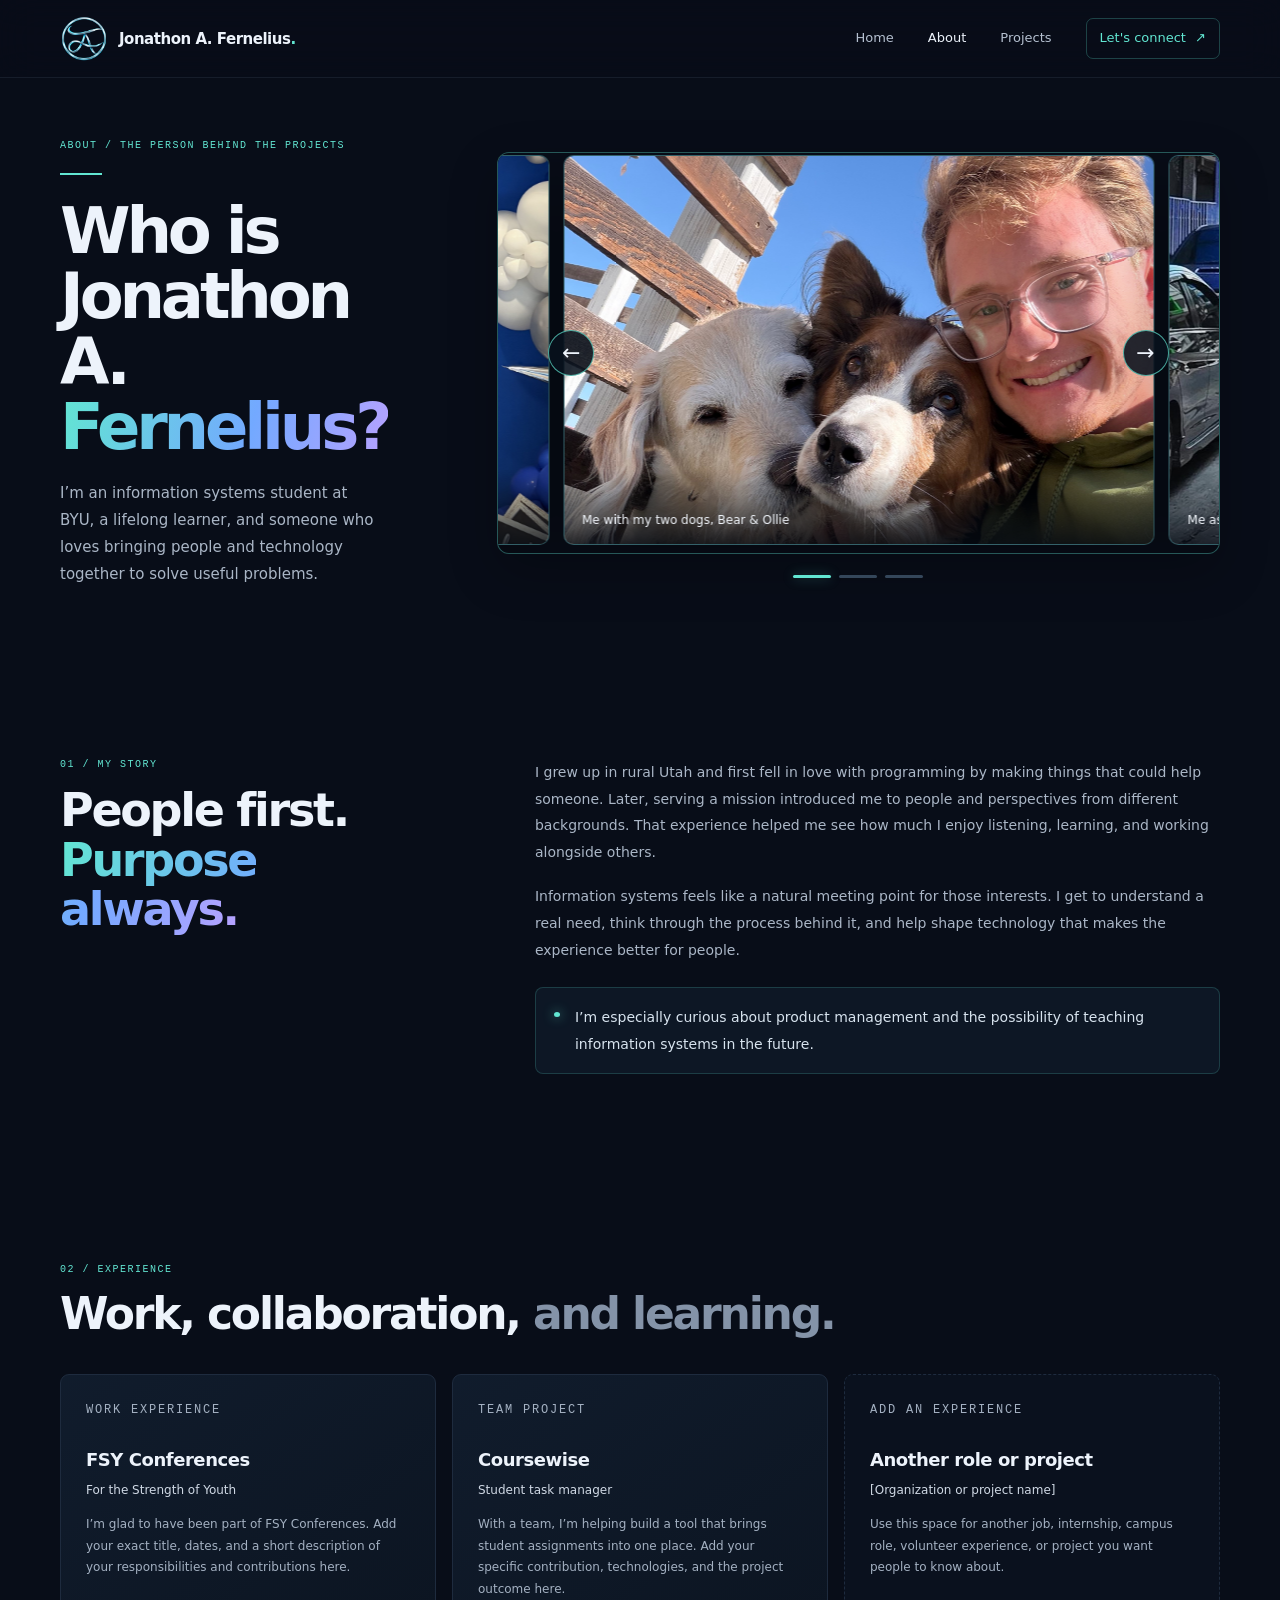
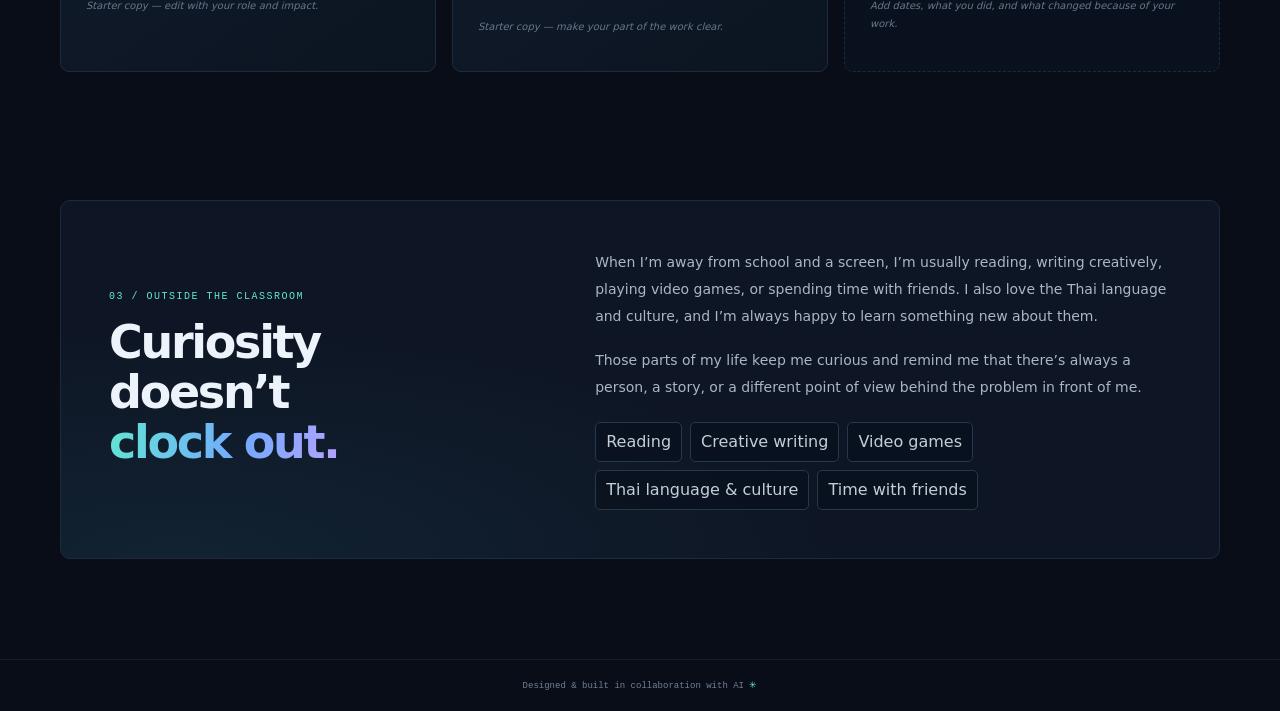
==== commit 1ec9ad36: "Added pictures to the carousel" ====
--- a/pages/about.html
+++ b/pages/about.html
@@ -48,27 +48,21 @@
             <p class="about-lede">I’m an information systems student at BYU, a lifelong learner, and someone who loves bringing people and technology together to solve useful problems.</p>
           </div>
 
-          <!-- Replace the labeled photo slots with your own images in ../images/. -->
+          <!-- Picture carousel -->
           <div class="about-photo-carousel" data-photo-carousel aria-label="Photo carousel">
             <div class="about-photo-track" data-photo-track tabindex="0" aria-label="Photos of Jonathon. Use the arrow keys to browse.">
               <div class="about-photo-rail" data-photo-rail>
                 <figure class="about-photo-slide">
-                  <img src="../images/professional-picture.jpg" alt="Portrait of Jonathon A. Fernelius">
-                  <figcaption>Me, outside the projects</figcaption>
+                  <img src="../images/jon-and-dogs.jpeg" alt="Jonathon & his dogs">
+                  <figcaption>Me with my two dogs, Bear & Ollie</figcaption>
                 </figure>
                 <figure class="about-photo-slide photo-slot">
-                  <div class="photo-slot-placeholder photo-slot-home">
-                    <span class="photo-slot-kicker">PHOTO 02</span>
-                    <span class="photo-slot-icon" aria-hidden="true">＋</span>
-                    <span>Add a photo from a place you love</span>
-                  </div>
+                  <img src="../images/mission-thailand.jpeg" alt="Jonathon as a missionary">
+                  <figcaption>Me as a missionary in Thailand</figcaption>
                 </figure>
                 <figure class="about-photo-slide photo-slot">
-                  <div class="photo-slot-placeholder photo-slot-interests">
-                    <span class="photo-slot-kicker">PHOTO 03</span>
-                    <span class="photo-slot-icon" aria-hidden="true">＋</span>
-                    <span>Add a photo from life outside school</span>
-                  </div>
+                  <img src="../images/orientation-pose.jpeg" alt="Jonathon at orientation">
+                  <figcaption>Me at the orientation for the Information Systems major</figcaption>
                 </figure>
               </div>
               <button class="photo-arrow photo-arrow-prev" type="button" data-photo-prev aria-label="Show previous photo">←</button>
--- a/styles/style.css
+++ b/styles/style.css
@@ -2053,7 +2053,7 @@
   width: 100%;
   height: 100%;
   object-fit: cover;
-  object-position: center 25%;
+  object-position: center 45%;
 }
 
 .about-photo-slide figcaption {
